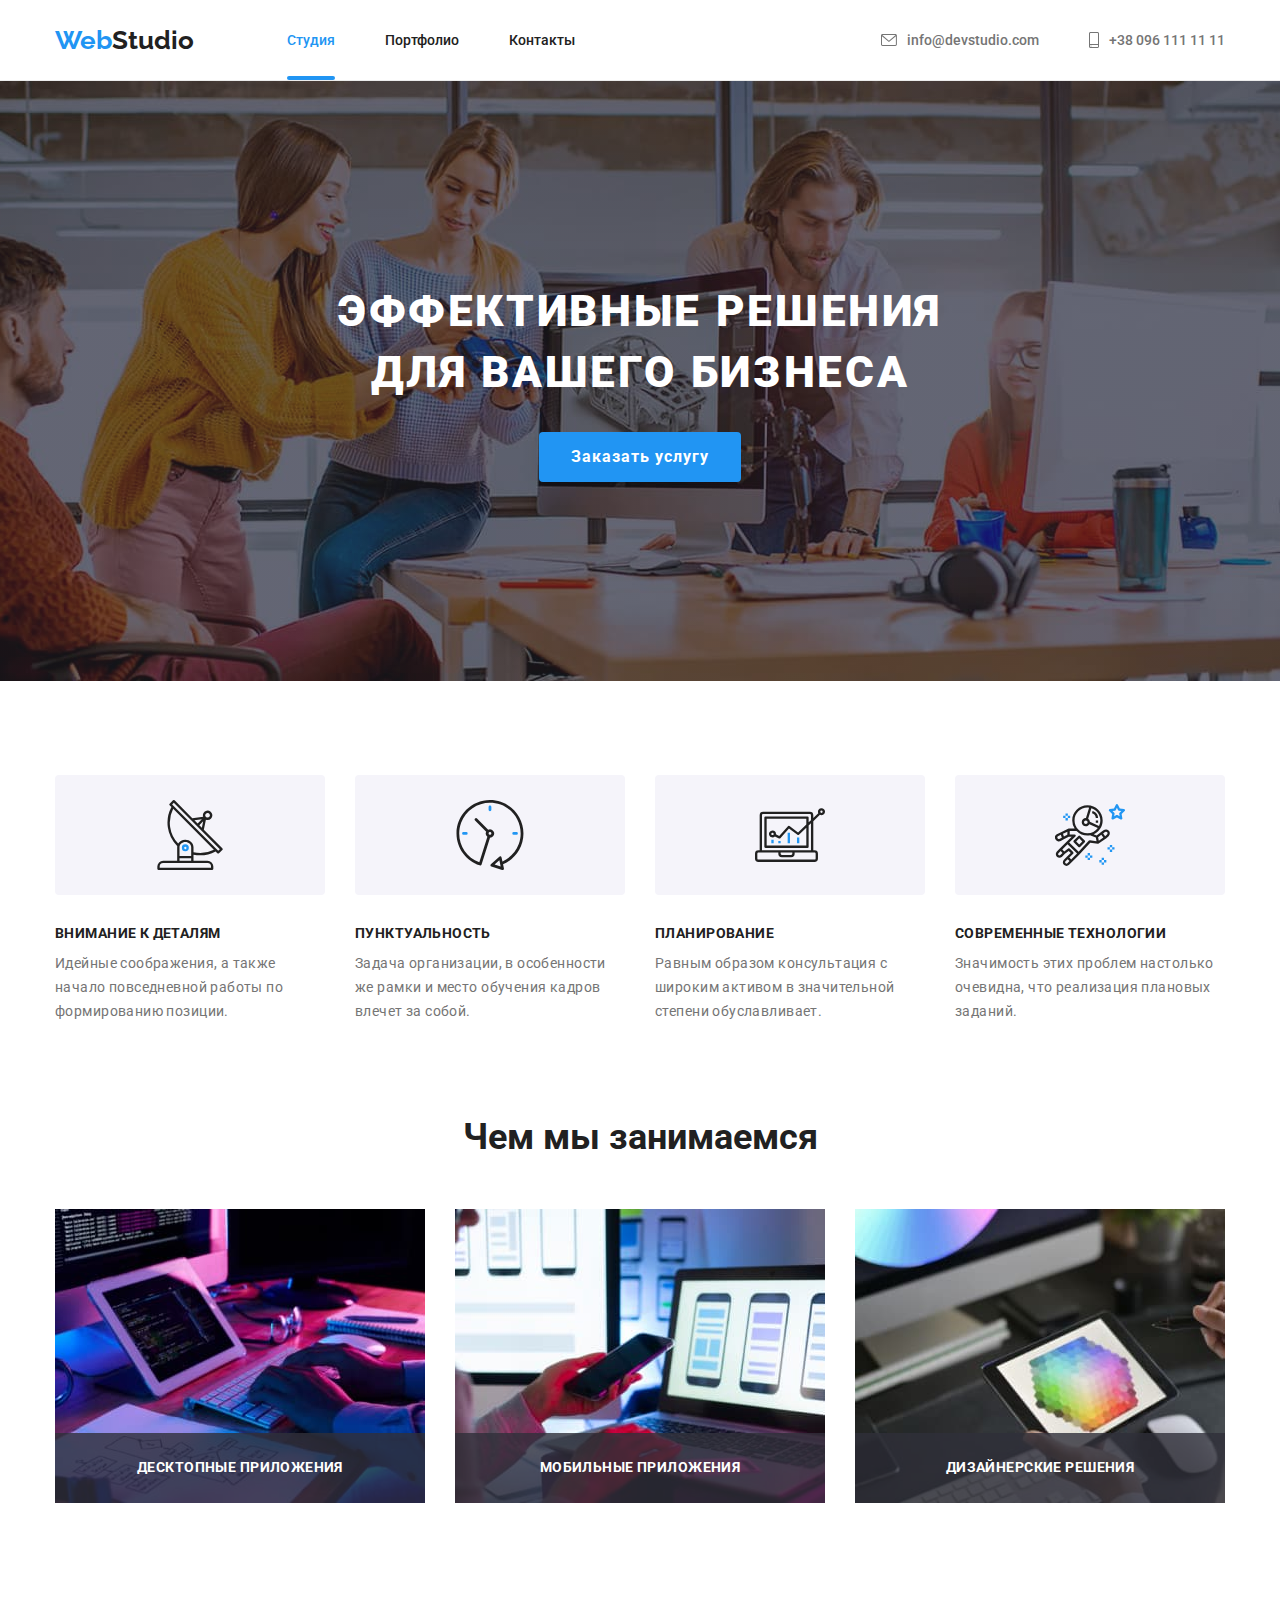
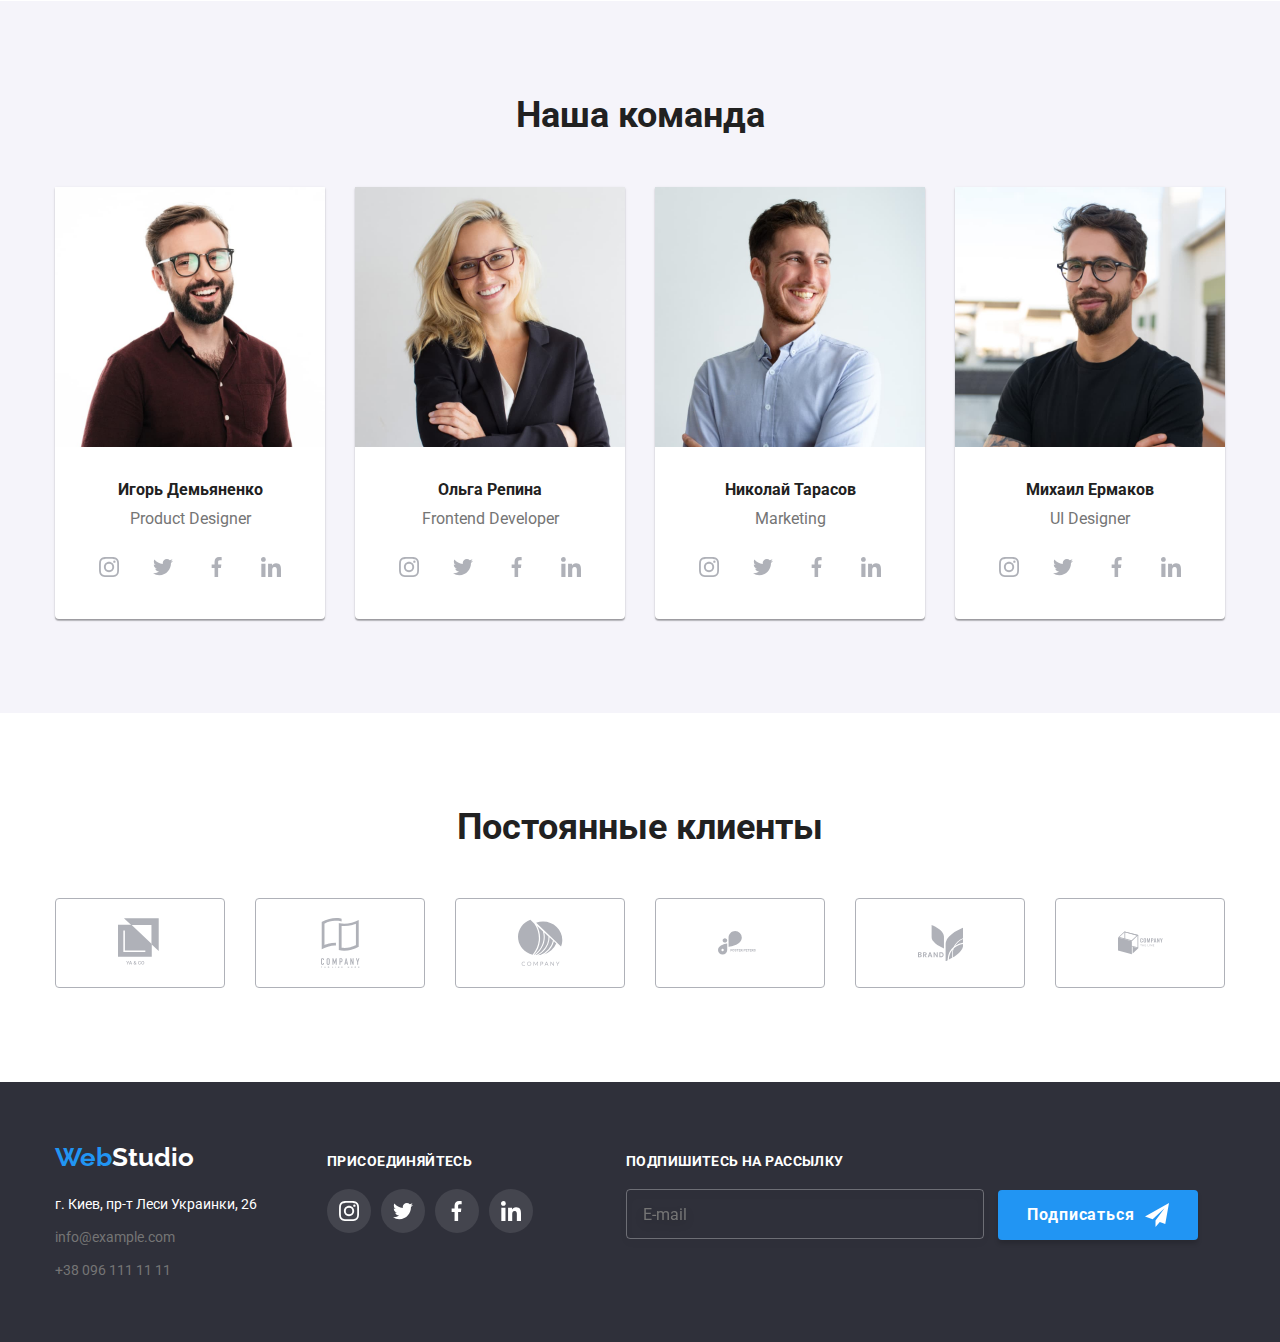
==== index.html @ 1f185177 "add file project" ====
<!DOCTYPE html>
<html lang="ru">
<head>
    <meta charset="UTF-8">
    <meta name="viewport" content="width=device-width, initial-scale=1.0">
    <link rel="preconnect" href="https://fonts.gstatic.com">
    <link href="https://fonts.googleapis.com/css2?family=Raleway:wght@700&family=Roboto:wght@400;500;700;900&display=swap" rel="stylesheet">
    <link rel="stylesheet" href="./css/modern-normalize.css">
    <link rel="stylesheet" href="./css/style.css">
    
    <title>WebStudio</title>
</head>
<body>
    <header class="header">
       <nav class="nav container">
           <a class="logo"><span>Web</span><span class="black">Studio</span></a>

           <ul class="nav-site">
            <li class="item"><a class="link current" href="">Студия</a></li>
            <li class="item"><a class="link " href="./portfolio.html">Портфолио</a></li>
            <li class="item"><a class="link" href="">Контакты</a></li>
           </ul>


             <ul class="auth-link">
             <li class="item"><a class="link" href="mailto:info@devstudio.com">
                 <svg class="icon-nav" width="16px" height="12px">
                     <use href="image/symbol-icons.svg#icon-envelope"></use>
                 </svg>
                     info@devstudio.com</a></li> 
             <li class="item"><a class="link" href="tel:+380961111111">
                <svg class="icon-nav" width="10px" height="16px">
                     <use href="image/symbol-icons.svg#icon-smartphone"></use>
                 </svg> 
                +38 096 111 11 11</a></li>
             </ul>        
       </nav>
    </header>
    <main>
        <section class="hero section">
            <div class="container hero-container">
                <h1 class="hero-title">Эффективные решения <br> для вашего бизнеса</h1>
                <button type="button" class="button primary" data-modal-open>Заказать услугу</button>

                <!-- Модальное окно-->
                <div class="backdrop is-hidden" data-modal>
                    <div class="modal">
                        <form action="" class="form-modal">
                            <span class="modal-title">Оставьте свои данные, мы вам перезвоним</span>
                            <div class="block-input">
                                <label for="name" class="input-name">
                                <span class="input-name">Имя</span> 
                                </label>
                                <input type="text" name="name" id="name" class="form-input">
                                <svg class="input-icons" width="18" height="18">
                                    <use href="./image/symbol-icons.svg#icon-person-black"></use>
                                </svg> 
                            </div>
                            
                            <div class="block-input">
                                <label for="tel">
                                <span class="input-name">Телефон</span> 
                                </label>
                                <input type="tel" name="tel" id="tel" class="form-input">
                                <svg class="input-icons" width="18" height="18">
                                    <use href="./image/symbol-icons.svg#icon-phone-black"></use>
                                </svg> 
                            </div>
                            
                            <div class="block-input">
                                <label for="mail">
                                <span class="input-name">Почта</span> 
                                </label>
                                <input type="email" name="mail" id="mail" class="form-input">
                                <svg class="input-icons" width="18" height="18">
                                    <use href="./image/symbol-icons.svg#icon-email-black"></use>
                                </svg>
                            </div>
                            
                            
                            <div class="block-input">
                                <label for="comment">
                                <span class="input-name">Комментарий</span> 
                                </label>
                                <textarea name="comment" id="comment" cols="30" rows="10" placeholder="Введите текст"></textarea> 
                            </div>
                            

                   
                            
                            <label for="agreement" class="agreement"><input type="checkbox" name="agreement" id="agreement" class="agreement-checkbox visually-hidden">
                            <span class="icon-checkbox"></span>
                            
                                Соглашаюсь с рассылкой и принимаю <a href="#" class="terms-agreement"> Условия договора</a></label>
                          
                            
                            <button type="submit" class="btn-form">
                                Отправить
                            </button>
                              
                        </form>

                        <button type="button" class="close" data-modal-close>
                            <svg width="11" height="11">
                                <use href="./image/symbol-icons.svg#icon-Vector"></use>
                            </svg>
                        </button> 
                    </div>
                </div> 

            </div>
        </section>
        
        <!-- наши преимущества-->
        <section class="section">
            <div class="container">
                <ul class="our-work-list">
                    <li class="item">
                        <div class="our-work-icon">
                            <svg class="work-icon">
                                <use href="./image/symbol-icons.svg#icon-antenna"></use>
                            </svg>
                        </div>
                        <h3 class="our-work-subtitle">Внимание к деталям</h3>
                        <p class="our-work-text">Идейные соображения, а также начало повседневной работы по формированию позиции.</li>
                    <li class="item">
                        <div class="our-work-icon">
                            <svg class="work-icon">
                                <use href="./image/symbol-icons.svg#icon-clock-1"></use>
                            </svg>
                        </div>
                        <h3 class="our-work-subtitle">Пунктуальность</h3>
                        <p class="our-work-text">Задача организации, в особенности же рамки и место обучения кадров влечет за собой.</li>
                    <li class="item">
                        <div class="our-work-icon">
                            <svg class="work-icon">
                                <use href="./image/symbol-icons.svg#icon-diagram-1"></use>
                            </svg>
                        </div>
                        <h3 class="our-work-subtitle">Планирование</h3>
                        <p class="our-work-text">Равным образом консультация с широким активом в значительной степени обуславливает.</li>
                    <li class="item">
                        <div class="our-work-icon">
                            <svg class="work-icon">
                                <use href="./image/symbol-icons.svg#icon-astronaut"></use>
                            </svg>
                        </div>
                        <h3 class="our-work-subtitle">Современные технологии</h3>
                        <p class="our-work-text">Значимость этих проблем настолько очевидна, что реализация плановых заданий.</p></li>
                </ul>
            </div>  
        </section>
        <!--Наши работы -->
        <section class="section">
            <div class="container work-exemple">
              <h2 class="section-title">Чем мы занимаемся</h2>        
                <ul class="our-work-exemple">
                <li class="img"><a href="#"><img src="./image/box1.jpg" alt="верстка">
                <div class="work-exemple-text"> 
                    <p>Десктопные приложения</p>
                </div>
                </a></li>
                <li class="img"><a href="#"><img src="./image/box2.jpg" alt="адаптация">
                <div class="work-exemple-text"> 
                    <p>Мобильные приложения</p>
                </div>
                </a></li>
                <li class="img"><a href="#"><img src="./image/box3.jpg" alt="дизайн">
                <div class="work-exemple-text"> 
                    <p>Дизайнерские решения</p>  
                </div>
                </a></li>
                </ul>  
            </div>
        </section>        
                
        <!-- Наша команда -->
        <section class="section team">
            <div class="container team-container">
                <h2 class="section-title team-title">Наша команда</h2>
                <ul class="team-items">
                    <li class="card">
                        <img src="./image/Демьяненко.jpg" alt="Игорь Демьяненко" width="270">
                        <div class="card-text">
                            <p class="name"><b>Игорь Демьяненко</b></p>
                            <p class="profession">Product Designer</p>
                            <ul class="icon-list">
                                <li class="icon-item">
                                    <a href="#" class="icon-link">
                                        <svg class="icon-social">
                                            <use href="./image/symbol-icons.svg#icon-instagram">

                                            </use>
                                        </svg>
                                    </a>
                                </li>
                                <li class="icon-item">
                                    <a href="#" class="icon-link">
                                        <svg class="icon-social">
                                            <use href="./image/symbol-icons.svg#icon-twitter">

                                            </use>
                                        </svg>
                                    </a>
                                </li>
                                <li class="icon-item">
                                    <a href="#" class="icon-link">
                                        <svg class="icon-social">
                                            <use href="./image/symbol-icons.svg#icon-facebook">

                                            </use>
                                        </svg>
                                    </a>
                                </li>
                                <li class="icon-item">
                                    <a href="#" class="icon-link">
                                        <svg class="icon-social">
                                            <use href="./image/symbol-icons.svg#icon-linkedin">
                                            </use>
                                        </svg>
                                    </a>
                                </li>
                            </ul>
                        </div>
                    </li>
                    <li class="card">
                        <img src="./image/Репина.jpg" alt="Ольга Репина" width="270">
                        <div class="card-text">
                            <p class="name"><b>Ольга Репина</b></p>
                            <p class="profession">Frontend Developer</p>
                            <ul class="icon-list">
                                <li class="icon-item">
                                    <a href="#" class="icon-link">
                                        <svg class="icon-social">
                                            <use href="./image/symbol-icons.svg#icon-instagram">

                                            </use>
                                        </svg>
                                    </a>
                                </li>
                                <li class="icon-item">
                                    <a href="#" class="icon-link">
                                        <svg class="icon-social">
                                            <use href="./image/symbol-icons.svg#icon-twitter">

                                            </use>
                                        </svg>
                                    </a>
                                </li>
                                <li class="icon-item">
                                    <a href="#" class="icon-link">
                                        <svg class="icon-social">
                                            <use href="./image/symbol-icons.svg#icon-facebook">

                                            </use>
                                        </svg>
                                    </a>
                                </li>
                                <li class="icon-item">
                                    <a href="#" class="icon-link">
                                        <svg class="icon-social">
                                            <use href="./image/symbol-icons.svg#icon-linkedin">
                                            </use>
                                        </svg>
                                    </a>
                                </li>
                            </ul> 
                        </div>
                    </li>
                    <li class="card">
                        <img src="./image/Тарасов.jpg" alt="Николай Тарасов" width="270">
                        <div class="card-text">
                            <p class="name"><b>Николай Тарасов</b></p>
                            <p class="profession">Marketing</p>
                            <ul class="icon-list">
                                <li class="icon-item">
                                    <a href="#" class="icon-link">
                                        <svg class="icon-social">
                                            <use href="./image/symbol-icons.svg#icon-instagram">

                                            </use>
                                        </svg>
                                    </a>
                                </li>
                                <li class="icon-item">
                                    <a href="#" class="icon-link">
                                        <svg class="icon-social">
                                            <use href="./image/symbol-icons.svg#icon-twitter">

                                            </use>
                                        </svg>
                                    </a>
                                </li>
                                <li class="icon-item">
                                    <a href="#" class="icon-link">
                                        <svg class="icon-social">
                                            <use href="./image/symbol-icons.svg#icon-facebook">

                                            </use>
                                        </svg>
                                    </a>
                                </li>
                                <li class="icon-item">
                                    <a href="#" class="icon-link">
                                        <svg class="icon-social">
                                            <use href="./image/symbol-icons.svg#icon-linkedin">
                                            </use>
                                        </svg>
                                    </a>
                                </li>
                            </ul>
                        </div> 
                        
                    </li>
                    <li class="card">
                        <img src="./image/Ермаков.jpg" alt="Михаил Ермаков" width="270">
                        <div class="card-text">
                            <p class="name"><b>Михаил Ермаков</b></p>
                            <p class="profession">UI Designer</p>
                            <ul class="icon-list">
                                <li class="icon-item">
                                    <a href="#" class="icon-link">
                                        <svg class="icon-social">
                                            <use href="./image/symbol-icons.svg#icon-instagram">

                                            </use>
                                        </svg>
                                    </a>
                                </li>
                                <li class="icon-item">
                                    <a href="#" class="icon-link">
                                        <svg class="icon-social">
                                            <use href="./image/symbol-icons.svg#icon-twitter">

                                            </use>
                                        </svg>
                                    </a>
                                </li>
                                <li class="icon-item">
                                    <a href="#" class="icon-link">
                                        <svg class="icon-social">
                                            <use href="./image/symbol-icons.svg#icon-facebook">

                                            </use>
                                        </svg>
                                    </a>
                                </li>
                                <li class="icon-item">
                                    <a href="#" class="icon-link">
                                        <svg class="icon-social">
                                            <use href="./image/symbol-icons.svg#icon-linkedin">
                                            </use>
                                        </svg>
                                    </a>
                                </li>
                            </ul>
                        </div>
                        
                    </li>
                </ul> 
            </div>
        </section>

        <!-- Постоянные клиенты-->
        <section class="section ">
            <div class="container container-client">
                <h2 class="section-title client-title">Постоянные клиенты</h2>
                <ul class="client-list">
                    <li class="client-item">
                        <a class="client-link" href="#">
                            <svg class="logo-icon" width="45px" height="50px">
                                <use href="./image/symbol-icons.svg#icon-logo-1"></use>
                            </svg>
                        </a>
                    </li>
                    <li class="client-item">
                        <a class="client-link" href="#">
                            <svg class="logo-icon"  width="45px" height="50px">
                                <use href="./image/symbol-icons.svg#icon-logo-2"></use>
                            </svg>
                        </a>
                    </li>
                    <li class="client-item">
                        <a class="client-link" href="#">
                            <svg class="logo-icon"  width="45px" height="50px">
                                <use href="./image/symbol-icons.svg#icon-logo-3"></use>
                            </svg>
                        </a>
                    </li>
                    <li class="client-item">
                        <a class="client-link" href="#">
                            <svg class="logo-icon" width="45px" height="50px">
                                <use href="./image/symbol-icons.svg#icon-logo-4"></use>
                            </svg>
                        </a>
                    </li>
                    <li class="client-item">
                        <a class="client-link" href="#">
                            <svg class="logo-icon" width="45px" height="50px">
                                <use href="./image/symbol-icons.svg#icon-logo-5"></use>
                            </svg>
                        </a>
                    </li>
                    <li class="client-item">
                        <a class="client-link" href="#">
                            <svg class="logo-icon" width="45px" height="50px">
                                <use href="./image/symbol-icons.svg#icon-logo-6"></use>
                            </svg>
                        </a>
                    </li>

                </ul>
                
            </div>
        </section>
    </main>

    <footer class="footer">
        <div class="container footer-container">
            <div class="footer-contact">
                <a class="logo"><span>Web</span><span class="white">Studio</span></a>
                <address>
                <ul class="contact">
                    <li><a class="address" href="#">г. Киев, пр-т Леси Украинки, 26</a></li>
                    <li><a class="contact-link" href="mailto:info@example.com">info@example.com</a></li>
                    <li><a class="contact-link" href="tel:+380961111111">+38 096 111 11 11</a></li>
                    </ul> 
                </address>    
            </div>
            <div class="footer-social">
                <b class="get-us">присоединяйтесь</b>
                <ul class="icon-list icon-footer">
                                <li class="icon-item">
                                    <a href="#" class="icon-link">
                                        <svg class="icon-social">
                                            <use href="./image/symbol-icons.svg#icon-instagram">

                                            </use>
                                        </svg>
                                    </a>
                                </li>
                                <li class="icon-item">
                                    <a href="#" class="icon-link">
                                        <svg class="icon-social">
                                            <use href="./image/symbol-icons.svg#icon-twitter">

                                            </use>
                                        </svg>
                                    </a>
                                </li>
                                <li class="icon-item">
                                    <a href="#" class="icon-link">
                                        <svg class="icon-social">
                                            <use href="./image/symbol-icons.svg#icon-facebook">

                                            </use>
                                        </svg>
                                    </a>
                                </li>
                                <li class="icon-item">
                                    <a href="#" class="icon-link">
                                        <svg class="icon-social">
                                            <use href="./image/symbol-icons.svg#icon-linkedin">
                                            </use>
                                        </svg>
                                    </a>
                                </li>
                            </ul>
            </div>
            <div class="footer-form">
                <b class="get-us">Подпишитесь на рассылку</b>
                <form action="">
                    <input type="email" name="mail" id="mail" placeholder="E-mail" class="footer-form-email">
                    <button type="submit" class="btn-form">
                        Подписаться
                        <svg width="24" height="24">
                            <use href="./image/symbol-icons.svg#icon-icon-send">
                        </svg>
                    </button>
                </form>
            </div>
        </div>
        
    </footer>
</body>

<!-- Ставим перед закрывающим тегом body -->
  <script src="./js/modal.js"></script>
</html>
---- css/style.css ----
:root {
    --primary-text-color: #757575;
    --title-color: #212121;
    --title-color-white: #ffffff;
    --accent-color: #2195f3;
    --address-color: (255, 255, 255, 0.6);
    --icons-color: #AFB1B8;
}



/* Цвета текста страниц
    цвет заголовков,  #212121 и #FFFFFF, 
    цвет дополнительного текста (p) #757575
    цвет в nav rgba (255, 255, 255, 0,6)

    Цвета подложки FFFFFF, 2F303A, F5F4FA

    Цвет кнопок*, ссылок и  #2196F3,
    #F5F4FA
*/
body {
    margin: 0;
    background-color: #ffffff;
    color: var(--primary-text-color);

    font-family: 'Raleway', sans-serif;
    font-family: 'Roboto', sans-serif;
}

ul {
    margin: 0px;
    padding: 0px;
}

ul > li {
    list-style: none;
}

a {
    text-decoration: none;
}

h1, h2, h3, p, a {
    margin: 0;
}

span {
    padding: 0;
}

button {
    margin: 0;
    padding: 0;
    border: none;
    font: inherit;
    color: inherit;
    background-color: transparent;
    
    cursor: pointer;
}

.visually-hidden {
  position: absolute;
  width: 1px;
  height: 1px;
  margin: -1px;
  border: 0;
  padding: 0;
  
  white-space: nowrap;
  clip-path: inset(100%);
  clip: rect(0 0 0 0);
  overflow: hidden;
}

.section {
    max-width: 100%;
    margin-left: auto;
    margin-right: auto;
}

.container {
    margin-left: auto;
    margin-right: auto;
    width: 1170px;
    padding-left: 15px;
    padding-right: 15px;
}

.section-title {
    color: var(--title-color);
    
    font-size: 36px;
    font-weight: 700;
    line-height: 1.16;
    text-align: center;
}

/* Навигация сайта*/
.header {
    border-bottom: 1px solid #ECECEC;
}

.nav {
    display: flex;
    align-items: center;
}

.logo {
    display: block;
    padding: 0;

    color: var(--accent-color);

    font-family: Raleway;
    font-style: normal;
    font-weight: 700;
    font-size: 26px;
}

.logo>.black {
    color: var(--title-color) ;
}

.nav-site {
    display: flex;
    align-items: center;
    margin-left: 93px;
}

.nav-site .item + .item, 
.auth-link .item + .item{
    margin-left: 50px;
}

.nav-site .link {
    display: block;
    padding-top: 32px;
    padding-bottom: 32px;
    color: var(--title-color);

    font-size: 14px;
    font-weight: 500;
    line-height: 1.17;
    text-decoration: none;

    transition: color 250ms cubic-bezier(0.4, 0, 0.2, 1);
}

.nav-site .current{
    color: var(--accent-color);
    position: relative;
}

.current::after {
    content: '';
    position: absolute;
    bottom: 0%;
    left: 0;
    width: 100%;
    height: 4px;
    background-color: var(--accent-color);
    border-radius: 2px;

}

.nav-site .link:hover,
.nav-site .link:focus {
    color: var(--accent-color);
}


.auth-link {
    margin-left: auto;
    display: flex;
    align-items: center;
}

.auth-link .item .link {
    display: flex;
    align-items: center;
}

.auth-link .link {

    color: var(--primary-text-color);

    font-style: normal;
    font-size: 14px;
    font-weight: 500;
    line-height: 1.17;
    text-decoration: none;

    transition: color 250ms cubic-bezier(0.4, 0, 0.2, 1);
}

.icon-nav {
    display: block;
    padding: 0;
    margin-right: 10px;
    fill: currentColor;
}

.auth-link .link:hover,
.auth-link .link:focus {
    color: var(--accent-color);
}

/* Главная часть, Герой*/

.hero {
    width: 100%;
    max-height: 600px;
    background-color: #2F303A;
    background-image: linear-gradient(to top, rgba(47, 48, 58, 0.4), rgba(47, 48, 58, 0.4)), url(../image/background.jpg);
    background-repeat: no-repeat;
    background-position: center;
    background-size: cover;
    

}

.hero-container {
    text-align: center;
    padding-top: 200px;
    padding-bottom: 200px;
}

.hero-title {
    display: block;
    
    color: var(--title-color-white);

    font-size: 44px;
    font-weight: 900;
    line-height: 1.37;
    text-transform: uppercase;
    letter-spacing: 0.06em;
}

.button.primary {
    display: inline-block;
    margin-top: 30px;
    padding: 10px 32px;
    border-radius: 4px;
    box-shadow: 0px 4px 4px rgba(0, 0, 0, 0.15);

    background-color: var(--accent-color);
    color: var(--title-color-white);

    font-weight: 700;
    font-size: 16px;
    line-height: 1.875;
    letter-spacing: 0.06em;
    text-align: center;
}

.backdrop {
    position: fixed;
    top: 0;
    left: 0;
    width: 100%;
    height: 100%;
    background-color:rgba(0, 0, 0, 0.2);
    z-index: 2;

    opacity: 1;
    transition: opacity 250ms cubic-bezier(0.4, 0, 0.2, 1);
}
.backdrop.is-hidden {
    opacity: 0;
    pointer-events: none;
}

/* Модальное окно */

.modal {
    position: absolute;
    top: 50%;
    left: 50%;
    transform: translate(-50%, -50%) scale(1.0);
    
    box-sizing: border-box;
    width: 528px;
    height: 581px;
    padding: 40px;
    background-color: var(--title-color-white);
    box-shadow: 0px 1px 3px rgba(0, 0, 0, 0.12),
    0px 1px 1px rgba(0, 0, 0, 0.14),
    0px 2px 1px rgba(0, 0, 0, 0.2);
    border-radius: 4px;

    transition: transform 250ms cubic-bezier(0.4, 0, 0.2, 1);
}

.backdrop.is-hidden .modal {
    transform: translate(-50%, -50%) scale(0.9);
}


.form-modal>.modal-title {
    display: inline-block;
    margin-bottom: 12px;

    font-weight: 700;
    font-size: 20px;
    line-height: 1.15;
    text-align: center;
    letter-spacing: 0.03em;
    color: var(--title-color);
}

.block-input {
    position: relative;
}

.input-name {
    display: block;
    margin-bottom: 4px;
    text-align: start;

    font-weight: normal;
    font-size: 12px;
    line-height: 1.16;
    letter-spacing: 0.01em;

}

.form-input {

    display: inline-block;
    width: 448px;
    height: 40px;
    margin-bottom: 10px;
    padding: 12px 42px;

    border: 1px solid rgba(33, 33, 33, 0.2);
    box-sizing: border-box;
    border-radius: 4px;
    outline: none;
    cursor: pointer;

    transition: border 250ms cubic-bezier(0.4, 0, 0.2, 1);
}

.input-icons {
    position: absolute;
    bottom: 21px;
    left: 12px;

    transition: fill 250ms cubic-bezier(0.4, 0, 0.2, 1);
}

.form-input:focus-within {
    border: 1px solid #2196F3;
    border-radius: 4px;
}

.form-input:focus-within+.input-icons {
    fill: var(--accent-color);
}

.form-modal textarea {
    width: 448px;
    height: 120px;
    resize: none;
    margin-bottom: 20px;
    padding: 12px 16px ;

    border: 1px solid rgba(33, 33, 33, 0.2);
    box-sizing: border-box;
    border-radius: 4px;
    outline: none;
    cursor: pointer;
}

.form-modal textarea::placeholder {
    font-weight: 400;
    font-size: 12px;
    line-height: 1.16;
    letter-spacing: 0.01em;
    color: rgba(117, 117, 117, 0.5);
}

.form-modal textarea:focus-within {
    border: 1px solid #2196F3;
    border-radius: 4px;
}

.agreement {
    display: flex;
    justify-content: center;
    align-items: center;
    margin-bottom: 30px;
    font-weight: 400;
    font-size: 14px;
    line-height: 1.71;
    letter-spacing: 0.03em;
    color: var(--primary-text-color);
}

.terms-agreement {
    text-decoration: underline;
    color: var(--accent-color);
}

.icon-checkbox {
    display: inline-block;
    width: 15px;
    height: 15px;
    margin-right: 7px;
    box-sizing: border-box;
    border: 2px solid #212121;
    border-radius: 2px;

    transition-duration: 250ms;
    transition-timing-function: cubic-bezier(0.4, 0, 0.2, 1);
}

.agreement-checkbox:checked + .icon-checkbox {
    border-color: var(--accent-color);
    background-color: var(--accent-color);
    background-image: url(../image/icon\ check.svg);
    background-size: contain;
    background-position: center;
    background-origin: border-box;
}


.close {
    position: absolute;
    top: 8px;
    right: 8px;
    display: flex;
    justify-content: center;
    align-items: center;
    width: 30px;
    height: 30px;
    border: 1px solid rgba(0, 0, 0, 0.1);
    border-radius: 50%;
    color: var(--title-color-white);
}

.close:hover, .close:focus {
    fill: #2196F3;
}

/* Наши преимущества*/

.our-work-list {
    display: flex;
    padding-top: 94px;
}

.our-work-list .item {
    display: inline-block;
    max-width: 270px;
}

.our-work-list .item + .item {
    margin-left: 30px;
}

.our-work-icon{
    display: flex;
    justify-content: center;
    align-items: center;
    width: 270px;
    height: 120px;
    margin-bottom: 30px;
    background-color: #F5F4FA;
    border-radius: 4px;
}

.work-icon {
    width: 70px;
    height: 70px;

}


.our-work-subtitle {
    color: var(--title-color);
    
    font-size: 14px;
    font-weight: 700;
    line-height: 16px;
    letter-spacing: 0.03em;
    text-transform: uppercase;
}

.our-work-text {
    padding-top: 10px;

    font-size: 14px;
    font-weight: 400;
    line-height: 24px;
    letter-spacing: 0.03em;
}

/* Наши работы*/
.container.work-exemple {
    padding-top: 94px;
    padding-bottom: 94px;
}

.our-work-exemple {
    display: flex;
    justify-content: space-between;
    margin-top: 50px;
}

.our-work-exemple>.img:not(:last-child) {
    padding-right: 30px;
}

.img {
    display: block;
    padding: 0;
    z-index: 1;
}

.img>a {
    position: relative;
    display: inline-block;
    width: 370px;
    height: 294px;
    
}

.work-exemple-text {
    position: absolute;
    bottom: 0;
    left: 0;

    display: flex;
    justify-content: center;
    align-items: center;
    width: 100%;
    height: 70px;
    background-color: rgba(47, 48, 58, 0.8);
}

.work-exemple-text>p {
    font-style: normal;
    font-weight: 700;
    font-size: 14px;
    line-height: 1.14;
    letter-spacing: 0.03em;
    text-transform: uppercase;

    color: #FFFFFF;
}


/* Наша команда*/

.team{
    background-color: #F5F4FA;
}

.team-container {
    padding-top: 94px;
    padding-bottom: 94px;
}

.team-title{
    margin-bottom: 50px;
}


.team-items {
    display: flex;
}

.team-items>.card {
    width: 270px;
    margin-right: 30px;
    background: #FFFFFF;

    box-shadow: 0px 1px 3px rgba(0, 0, 0, 0.12),
    0px 1px 1px rgba(0, 0, 0, 0.14),
    0px 2px 1px rgba(0, 0, 0, 0.2);
    border-radius: 0px 0px 4px 4px;
}

.team-items>.card:last-child {
    margin-right: 0px;
}

.card-text {
    padding-top: 30px;
    padding-bottom: 30px;
    text-align: center;

}

.team-items .name {
    margin-bottom: 10px;

    color: var(--title-color);

    font-size: 16px;
    font-weight: 500;
    line-height: 1.18;
}

.team-items .profession {
    font-size: 16px;
    font-weight: 400;
    line-height: 1.18;
}

/* Иконки соц. сайтов */
.icon-list {
    display: flex;
    justify-content: center;
    margin-top: 16px;
}

.icon-item {
    display: flex;
}

.icon-item:not(:last-child) {
    margin-right: 10px;
}

.icon-link {
    display: flex;
    justify-content: center;
    align-items: center;
    width: 44px;
    height: 44px;
    border-radius: 50%;
    color: var(--icons-color);

    transition: color 250ms cubic-bezier(0.4, 0, 0.2, 1),
    background-color 250ms cubic-bezier(0.4, 0, 0.2, 1);
}

.icon-link .icon-social {
    width: 20px;
    height: 20px;
    fill: currentColor;
}

.icon-link:hover,
.icon-link:focus {
    background-color: var(--accent-color);
    color: var(--title-color-white);
}

/* Постоянные клиенты */
.container-client {
    padding-top: 94px;
    padding-bottom: 94px;
}

.client-list {
    display: flex;
    margin-top: 50px;
}

.client-item {
    width: 170px;
}

.client-item:not(:last-child) {
    margin-right: 30px;
}

.client-link {
    display: flex;
    justify-content: center;
    align-items: center;
    max-width: 100%;
    height: 90px;
    border: 1px solid var(--icons-color);
    box-sizing: border-box;
    border-radius: 4px;
    color: var(--icons-color);

    transition: color 250ms cubic-bezier(0.4, 0, 0.2, 1),
    background-color 250ms cubic-bezier(0.4, 0, 0.2, 1);
}

.logo-icon {
    fill: currentColor;
}

.client-link:hover,
.client-link:focus {
    border-color: var(--accent-color);
    color: var(--accent-color);
}

/* Подвал */

.footer {
    background-color: #2F303A;
}

.footer-container {
    display: flex;
    align-items: baseline;
    padding-top: 60px;
    padding-bottom: 60px;
}

.footer-contact {
    margin-right: 70px;
}

.footer-contact .logo {
    margin-bottom: 20px;
}

.logo>.white {
    color: var(--title-color-white);
}

.contact li + li {
    margin-top: 9px;
}

.contact a {
    font-style: normal;
    font-size: 14px;
    font-weight: 400;
    line-height: 24px;
    text-decoration: none;
}

.contact .address {
    color: var(--title-color-white);
}

.contact .contact-link {
    color: var(--address-color);

}
.footer-social {
    margin-right: 93px;
}

.get-us {
    display: block;
    margin-bottom: 20px;
    font-style: normal;
    font-weight: bold;
    font-size: 14px;
    line-height: 1.15;
    letter-spacing: 0.03em;
    text-transform: uppercase;
    color: #FFFFFF;
}

.icon-footer .icon-link{
    display: flex;
    justify-content: center;
    align-items: center;
    width: 44px;
    height: 44px;
    border-radius: 50%;
    background-color: rgba(255, 255, 255, 0.1);
    color: var(--title-color-white);
}

.footer-form-email{
    width: 358px;
    height: 50px;
    padding: 15px 16px;

    border: 1px solid rgba(255, 255, 255, 0.3);
    box-sizing: border-box;
    filter: drop-shadow(0px 4px 4px rgba(0, 0, 0, 0.15));
    border-radius: 4px;
    outline: none;
    background-color: transparent;
    color: var(--title-color-white);
}


.btn-form {
    display: inline-flex;
    justify-content: center;
    align-items: center;
    width: 200px;
    margin-left: 10px;
    padding-top: 10px;
    padding-bottom: 10px;
   
    font-weight: 700;
    font-size: 16px;
    line-height: 1.875;
    letter-spacing: 0.06em;
    color: var(--title-color-white);

    background-color: var(--accent-color);
    box-shadow: 0px 4px 4px rgba(0, 0, 0, 0.15);
    border-radius: 4px;

    transition: background-color 250ms cubic-bezier(0.4, 0, 0.2, 1),
}

.btn-form>svg {
    margin-left: 10px;
    fill: currentColor;
}

.btn-form:hover, .btn-form:focus {
    background-color: #188CE8;
}

/* ----------Страница - ПОРТФОЛИО -------------------------------------------------------*/
.container-projects {
    padding-top: 94px;
    padding-bottom: 94px;
}



/* Радиокнопки, выбор категории работ*/
.container-btn {
    display: flex;
    justify-content: center;
    margin-bottom: 50px;
}

.container-btn .btn-figure+.btn-figure {
    margin-left: 8px;
}


.btn {
    border-radius: 4px;
    padding: 6px 22px;
    min-width: 73px;

    background-color: #F5F4FA;
    color: var(--title-color);

    font-weight: 500;
    font-size: 16px;
    line-height: 1.625;
    text-align: center;

   transition: color 250ms cubic-bezier(0.4, 0, 0.2, 1),
   background-color 250ms cubic-bezier(0.4, 0, 0.2, 1),
   box-shadow 250ms cubic-bezier(0.4, 0, 0.2, 1);
}

.btn:focus,
.btn:hover {
    background-color: var(--accent-color);
    color: var(--title-color-white);
    box-shadow: 0px 3px 1px rgba(0, 0, 0, 0.1),
    0px 1px 2px rgba(0, 0, 0, 0.08),
    0px 2px 2px rgba(0, 0, 0, 0.12);
}

/* Проекты*/
.projects-list {
    display: flex;
    flex-wrap: wrap;
    margin: -15px;
}

.projects-list>.item {
    width: 370px;
    margin: 15px;
}

.projects-list .item:nth-child(3n) {
    margin-right: 0px;
}

.projects-list .item:nth-last-child(-n+3) {
    margin-bottom: 0px;
}

.projects-list a {
    display: block;
    position: relative;

    transition: box-shadow 250ms cubic-bezier(0.4, 0, 0.2, 1);
}

.img-content {
    display: block;
}

.thumb {
    position: relative;
    width: 370px;
    height: 294px;
    overflow: hidden;
}

.overlay {
    position: absolute;
    top: 0;
    left: 0;
    width: 100%;
    height: 100%;
    background-color: rgba(33, 150, 243, 0.9);
    
    transform: translateY(100%);
    transition: transform 250ms cubic-bezier(0.4, 0, 0.2, 1);
}

.overlay .description-work {
    padding: 63px 24px;
    font-weight: 400;
    font-size: 18px;
    line-height: 1.55;
    letter-spacing: 0.03em;
    color: var(--title-color-white);
}

.projects-list a:hover,
.projects-list a:focus,
.projects-list a:hover .overlay,
.projects-list a:focus .overlay
 {
    box-shadow: 0px 1px 1px rgba(0, 0, 0, 0.12),
    0px 4px 4px rgba(0, 0, 0, 0.06),
    1px 4px 6px rgba(0, 0, 0, 0.16);
    transform: translateY(0);
}


.list-content {
    padding-top: 20px;
    padding-bottom: 20px;
    padding-left: 24px;
    padding-right: 24px;

    border-right-width: 1px;
    border-right-style: solid;
    border-right-color: #eeeeee;

    border-bottom-width: 1px;
    border-bottom-style: solid;
    border-bottom-color: #eeeeee;

    border-left-width: 1px;
    border-left-style: solid;
    border-left-color: #eeeeee;

}

.our-projects-title {
    color: var(--title-color);

    font-size: 18px;
    font-weight: 700;
    line-height: 2;

}
.our-projects-cat {
    margin-top: 4px;

    color: var(--primary-text-color);

    font-size: 16px;
    font-weight: 400;
    line-height: 1.87;
}


/* Иконки соц. сайтов */
.icon-list {
    display: flex;
    justify-content: center ;
    margin-top: 16px;
}

.icon-item {
    display: flex;
}

.icon-item:not(:last-child) {
    margin-right: 10px;
}

.icon-link {
    display: flex;
    justify-content: center;
    align-items: center;
    width: 44px;
    height: 44px;
    border-radius: 50%;
    color: var(--icons-color);

    transition: color 250ms cubic-bezier(0.4, 0, 0.2, 1),
    background-color 250ms cubic-bezier(0.4, 0, 0.2, 1);
}

.icon-link .icon-social {
    width: 20px;
    height: 20px;
    fill: currentColor;
}

.icon-link:hover,
.icon-link:focus {
    background-color: var(--accent-color);
    color: var(--title-color-white);
}
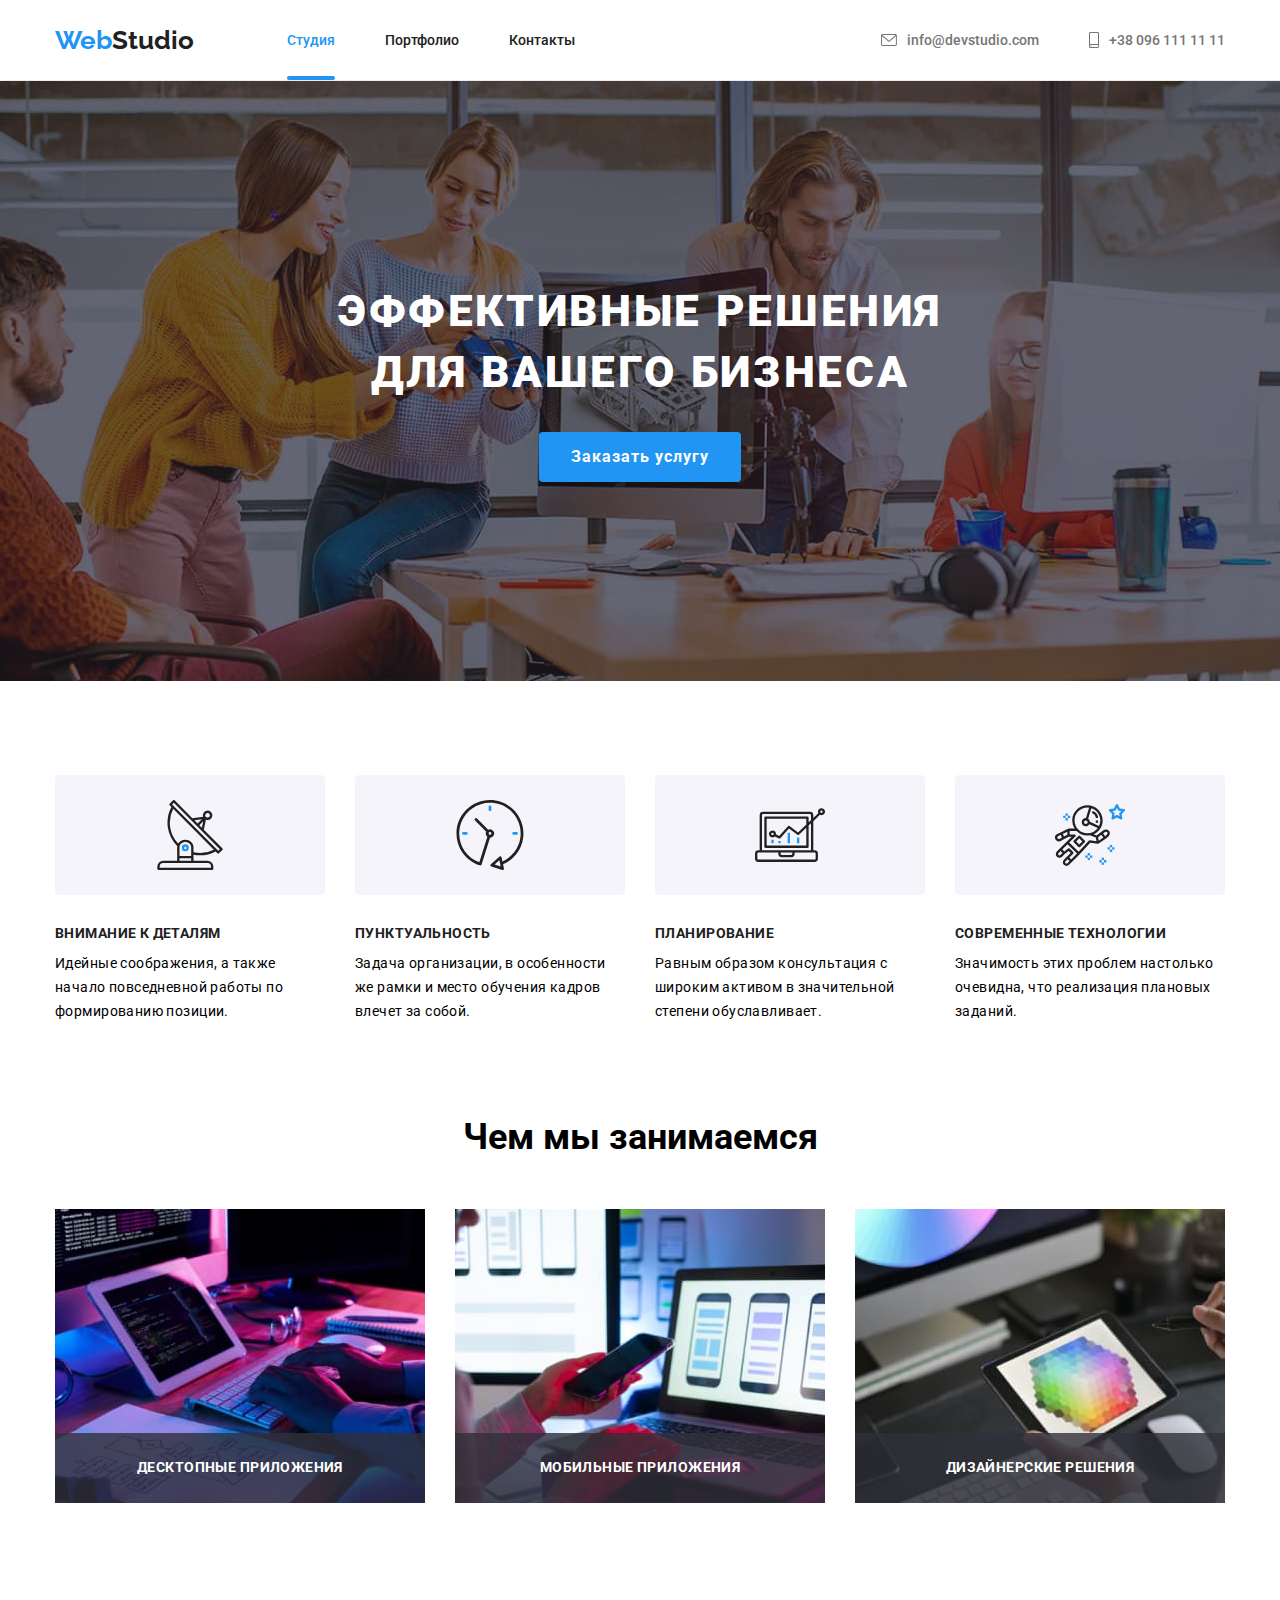
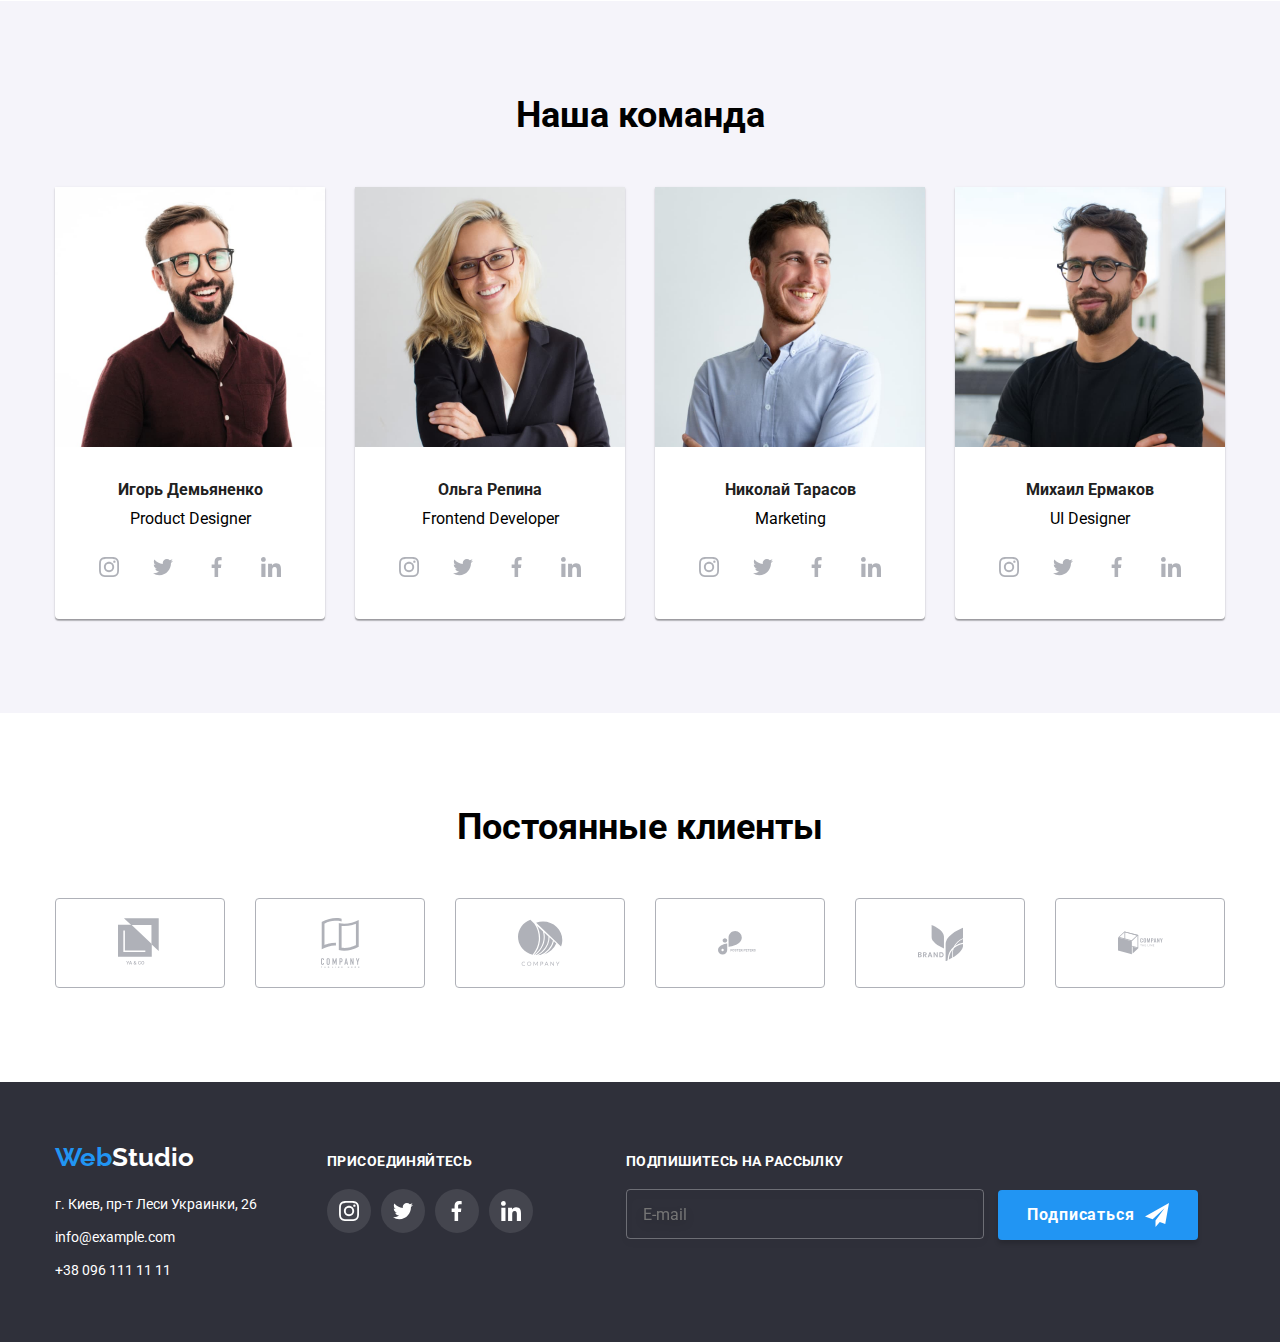
==== commit e2b40d1a: "add_sass_change" ====
--- a/index.html
+++ b/index.html
@@ -5,8 +5,8 @@
     <meta name="viewport" content="width=device-width, initial-scale=1.0">
     <link rel="preconnect" href="https://fonts.gstatic.com">
     <link href="https://fonts.googleapis.com/css2?family=Raleway:wght@700&family=Roboto:wght@400;500;700;900&display=swap" rel="stylesheet">
-    <link rel="stylesheet" href="./css/modern-normalize.css">
-    <link rel="stylesheet" href="./css/style.css">
+    <!-- <link rel="stylesheet" href="./css/modern-normalize.css"> -->
+    <link rel="stylesheet" href="./css/main.min.css">
     
     <title>WebStudio</title>
 </head>
@@ -41,73 +41,6 @@
             <div class="container hero-container">
                 <h1 class="hero-title">Эффективные решения <br> для вашего бизнеса</h1>
                 <button type="button" class="button primary" data-modal-open>Заказать услугу</button>
-
-                <!-- Модальное окно-->
-                <div class="backdrop is-hidden" data-modal>
-                    <div class="modal">
-                        <form action="" class="form-modal">
-                            <span class="modal-title">Оставьте свои данные, мы вам перезвоним</span>
-                            <div class="block-input">
-                                <label for="name" class="input-name">
-                                <span class="input-name">Имя</span> 
-                                </label>
-                                <input type="text" name="name" id="name" class="form-input">
-                                <svg class="input-icons" width="18" height="18">
-                                    <use href="./image/symbol-icons.svg#icon-person-black"></use>
-                                </svg> 
-                            </div>
-                            
-                            <div class="block-input">
-                                <label for="tel">
-                                <span class="input-name">Телефон</span> 
-                                </label>
-                                <input type="tel" name="tel" id="tel" class="form-input">
-                                <svg class="input-icons" width="18" height="18">
-                                    <use href="./image/symbol-icons.svg#icon-phone-black"></use>
-                                </svg> 
-                            </div>
-                            
-                            <div class="block-input">
-                                <label for="mail">
-                                <span class="input-name">Почта</span> 
-                                </label>
-                                <input type="email" name="mail" id="mail" class="form-input">
-                                <svg class="input-icons" width="18" height="18">
-                                    <use href="./image/symbol-icons.svg#icon-email-black"></use>
-                                </svg>
-                            </div>
-                            
-                            
-                            <div class="block-input">
-                                <label for="comment">
-                                <span class="input-name">Комментарий</span> 
-                                </label>
-                                <textarea name="comment" id="comment" cols="30" rows="10" placeholder="Введите текст"></textarea> 
-                            </div>
-                            
-
-                   
-                            
-                            <label for="agreement" class="agreement"><input type="checkbox" name="agreement" id="agreement" class="agreement-checkbox visually-hidden">
-                            <span class="icon-checkbox"></span>
-                            
-                                Соглашаюсь с рассылкой и принимаю <a href="#" class="terms-agreement"> Условия договора</a></label>
-                          
-                            
-                            <button type="submit" class="btn-form">
-                                Отправить
-                            </button>
-                              
-                        </form>
-
-                        <button type="button" class="close" data-modal-close>
-                            <svg width="11" height="11">
-                                <use href="./image/symbol-icons.svg#icon-Vector"></use>
-                            </svg>
-                        </button> 
-                    </div>
-                </div> 
-
             </div>
         </section>
         
@@ -479,9 +412,75 @@
                     </button>
                 </form>
             </div>
-        </div>
-        
+        </div> 
     </footer>
+
+     <!-- Модальное окно-->
+                <div class="backdrop is-hidden" data-modal>
+                    <div class="modal">
+                        <form action="" class="form-modal">
+                            <span class="modal-title">Оставьте свои данные, мы вам перезвоним</span>
+                            <div class="block-input">
+                                <label for="name" class="input-name">
+                                <span class="input-name">Имя</span> 
+                                </label>
+                                <input type="text" name="name" id="name" class="form-input">
+                                <svg class="input-icons" width="18" height="18">
+                                    <use href="./image/symbol-icons.svg#icon-person-black"></use>
+                                </svg> 
+                            </div>
+                            
+                            <div class="block-input">
+                                <label for="tel">
+                                <span class="input-name">Телефон</span> 
+                                </label>
+                                <input type="tel" name="tel" id="tel" class="form-input">
+                                <svg class="input-icons" width="18" height="18">
+                                    <use href="./image/symbol-icons.svg#icon-phone-black"></use>
+                                </svg> 
+                            </div>
+                            
+                            <div class="block-input">
+                                <label for="mail">
+                                <span class="input-name">Почта</span> 
+                                </label>
+                                <input type="email" name="mail" id="mail" class="form-input">
+                                <svg class="input-icons" width="18" height="18">
+                                    <use href="./image/symbol-icons.svg#icon-email-black"></use>
+                                </svg>
+                            </div>
+                            
+                            
+                            <div class="block-input">
+                                <label for="comment">
+                                <span class="input-name">Комментарий</span> 
+                                </label>
+                                <textarea name="comment" id="comment" cols="30" rows="10" placeholder="Введите текст"></textarea> 
+                            </div>
+                            
+
+                   
+                            
+                            <label for="agreement" class="agreement"><input type="checkbox" name="agreement" id="agreement" class="agreement-checkbox visually-hidden">
+                            <span class="icon-checkbox"></span>
+                            
+                                Соглашаюсь с рассылкой и принимаю <a href="#" class="terms-agreement"> Условия договора</a></label>
+                          
+                            
+                            <button type="submit" class="btn-form">
+                                Отправить
+                            </button>
+                              
+                        </form>
+
+                        <button type="button" class="close" data-modal-close>
+                            <svg width="11" height="11">
+                                <use href="./image/symbol-icons.svg#icon-Vector"></use>
+                            </svg>
+                        </button> 
+                    </div>
+                </div> 
+
 </body>
 
 <!-- Ставим перед закрывающим тегом body -->
--- a/css/main.min.css
+++ b/css/main.min.css
@@ -0,0 +1,7 @@
+/*! modern-normalize v1.0.0 | MIT License | https://github.com/sindresorhus/modern-normalize */​ ​ ​ *,*::before,*::after{box-sizing:border-box}​ ​:root{-moz-tab-size:4;tab-size:4}​ ​ html{line-height:1.15;-webkit-text-size-adjust:100%}​ ​ ​ body{margin:0}​ ​ body{font-family:system-ui,-apple-system,"Segoe UI",Roboto,Helvetica,Arial,sans-serif,"Apple Color Emoji","Segoe UI Emoji"}​ ​ ​ hr{height:0;color:inherit}​ ​ ​ abbr[title]{text-decoration:underline dotted}​ ​ b,strong{font-weight:bolder}​ ​ code,kbd,samp,pre{font-family:ui-monospace,+ SFMono-Regular,+ Consolas,+ 'Liberation Mono',+ Menlo,+ monospace;font-size:1em}​ ​ small{font-size:80%}​ ​ sub,sup{font-size:75%;line-height:0;position:relative;vertical-align:baseline}​ sub{bottom:-0.25em}​ sup{top:-0.5em}​ ​ ​ table{text-indent:0;border-color:inherit}​ ​ ​ button,input,optgroup,select,textarea{font-family:inherit;font-size:100%;line-height:1.15;margin:0}​ ​ button,select{text-transform:none}​ ​ button,[type='button'],[type='reset'],[type='submit']{-webkit-appearance:button}​ ​::-moz-focus-inner{border-style:none;padding:0}​ ​:-moz-focusring{outline:1px dotted ButtonText}​ ​:-moz-ui-invalid{box-shadow:none}​ ​ legend{padding:0}​ ​ progress{vertical-align:baseline}​ ​::-webkit-inner-spin-button,::-webkit-outer-spin-button{height:auto}​ ​ [type='search']{-webkit-appearance:textfield;outline-offset:-2px}​ ​::-webkit-search-decoration{-webkit-appearance:none}​ ​::-webkit-file-upload-button{-webkit-appearance:button;font:inherit}​ ​ ​ summary{display:list-item}body{margin:0;background-color:#ffffff;color:var(--primary-text-color);font-family:'Raleway', sans-serif;font-family:'Roboto', sans-serif}ul{margin:0px;padding:0px}ul>li{list-style:none}a{text-decoration:none}h1,h2,h3,p,a{margin:0}span{padding:0}button{margin:0;padding:0;border:none;font:inherit;color:inherit;background-color:transparent;cursor:pointer}.visually-hidden{position:absolute;width:1px;height:1px;margin:-1px;border:0;padding:0;white-space:nowrap;clip-path:inset(100%);clip:rect(0 0 0 0);overflow:hidden}.section{max-width:100%;margin-left:auto;margin-right:auto}.section-title{color:var(--title-color);font-size:36px;font-weight:700;line-height:1.16;text-align:center}.container{margin-left:auto;margin-right:auto;width:1170px;padding-left:15px;padding-right:15px}.header{border-bottom:1px solid #ECECEC}.nav{display:flex;align-items:center}.logo{display:block;padding:0;color:#2195f3;font-family:Raleway;font-style:normal;font-weight:700;font-size:26px}.logo>.black{color:#212121}.nav-site{display:flex;align-items:center;margin-left:93px}.nav-site .item+.item,.auth-link .item+.item{margin-left:50px}.nav-site .link{display:block;padding-top:32px;padding-bottom:32px;color:#212121;font-size:14px;font-weight:500;line-height:1.17;text-decoration:none;transition:color 250ms cubic-bezier(0.4, 0, 0.2, 1)}.nav-site .current{color:#2195f3;position:relative}.current::after{content:'';position:absolute;bottom:0%;left:0;width:100%;height:4px;background-color:#2195f3;border-radius:2px}.nav-site .link:hover,.nav-site .link:focus{color:#2195f3}.auth-link{margin-left:auto;display:flex;align-items:center}.auth-link .item .link{display:flex;align-items:center}.auth-link .link{color:#757575;font-style:normal;font-size:14px;font-weight:500;line-height:1.17;text-decoration:none;transition:color 250ms cubic-bezier(0.4, 0, 0.2, 1)}.icon-nav{display:block;padding:0;margin-right:10px;fill:currentColor}.auth-link .link:hover,.auth-link .link:focus{color:#2195f3}.our-work-list{display:flex;padding-top:94px}.our-work-list .item{display:inline-block;max-width:270px}.our-work-list .item+.item{margin-left:30px}.our-work-icon{display:flex;justify-content:center;align-items:center;width:270px;height:120px;margin-bottom:30px;background-color:#F5F4FA;border-radius:4px}.work-icon{width:70px;height:70px}.our-work-subtitle{color:#212121;font-size:14px;font-weight:700;line-height:16px;letter-spacing:0.03em;text-transform:uppercase}.our-work-text{padding-top:10px;font-size:14px;font-weight:400;line-height:24px;letter-spacing:0.03em}.hero{width:100%;max-height:600px;background-color:#2F303A;background-image:linear-gradient(to top, rgba(47,48,58,0.4), rgba(47,48,58,0.4)),url(../image/background.jpg);background-repeat:no-repeat;background-position:center;background-size:cover}.hero-container{text-align:center;padding-top:200px;padding-bottom:200px}.hero-title{display:block;color:#fff;font-size:44px;font-weight:900;line-height:1.37;text-transform:uppercase;letter-spacing:0.06em}.button.primary{display:inline-block;margin-top:30px;padding:10px 32px;border-radius:4px;box-shadow:0px 4px 4px rgba(0,0,0,0.15);background-color:#2195f3;color:#fff;font-weight:700;font-size:16px;line-height:1.875;letter-spacing:0.06em;text-align:center}.container.work-exemple{padding-top:94px;padding-bottom:94px}.our-work-exemple{display:flex;justify-content:space-between;margin-top:50px}.our-work-exemple>.img:not(:last-child){padding-right:30px}.img{display:block;padding:0;z-index:1}.img>a{position:relative;display:inline-block;width:370px;height:294px}.work-exemple-text{position:absolute;bottom:0;left:0;display:flex;justify-content:center;align-items:center;width:100%;height:70px;background-color:rgba(47,48,58,0.8)}.work-exemple-text>p{font-style:normal;font-weight:700;font-size:14px;line-height:1.14;letter-spacing:0.03em;text-transform:uppercase;color:#FFFFFF}.team{background-color:#F5F4FA}.team-container{padding-top:94px;padding-bottom:94px}.team-title{margin-bottom:50px}.team-items{display:flex}.team-items>.card{width:270px;margin-right:30px;background:#FFFFFF;box-shadow:0px 1px 3px rgba(0,0,0,0.12),0px 1px 1px rgba(0,0,0,0.14),0px 2px 1px rgba(0,0,0,0.2);border-radius:0px 0px 4px 4px}.team-items>.card:last-child{margin-right:0px}.card-text{padding-top:30px;padding-bottom:30px;text-align:center}.team-items .name{margin-bottom:10px;color:#212121;font-size:16px;font-weight:500;line-height:1.18}.team-items .profession{font-size:16px;font-weight:400;line-height:1.18}.icon-list{display:flex;justify-content:center;margin-top:16px}.icon-item{display:flex}.icon-item:not(:last-child){margin-right:10px}.icon-link{display:flex;justify-content:center;align-items:center;width:44px;height:44px;border-radius:50%;color:#AFB1B8;transition:color 250ms cubic-bezier(0.4, 0, 0.2, 1),background-color 250ms cubic-bezier(0.4, 0, 0.2, 1)}.icon-link .icon-social{width:20px;height:20px;fill:currentColor}.icon-link:hover,.icon-link:focus{background-color:#2195f3;color:#fff}.container-client{padding-top:94px;padding-bottom:94px}.client-list{display:flex;margin-top:50px}.client-item{width:170px}.client-item:not(:last-child){margin-right:30px}.client-link{display:flex;justify-content:center;align-items:center;max-width:100%;height:90px;border:1px solid #AFB1B8;box-sizing:border-box;border-radius:4px;color:#AFB1B8;transition:color 250ms cubic-bezier(0.4, 0, 0.2, 1),background-color 250ms cubic-bezier(0.4, 0, 0.2, 1)}.logo-icon{fill:currentColor}.client-link:hover,.client-link:focus{border-color:#2195f3;color:#2195f3}.footer{background-color:#2F303A}.footer-container{display:flex;align-items:baseline;padding-top:60px;padding-bottom:60px}.footer-contact{margin-right:70px}.footer-contact .logo{margin-bottom:20px}.logo>.white{color:#fff}.contact li+li{margin-top:9px}.contact a{font-style:normal;font-size:14px;font-weight:400;line-height:24px;text-decoration:none;color:#fff}.footer-social{margin-right:93px}.get-us{display:block;margin-bottom:20px;font-style:normal;font-weight:bold;font-size:14px;line-height:1.15;letter-spacing:0.03em;text-transform:uppercase;color:#fff}.icon-footer .icon-link{display:flex;justify-content:center;align-items:center;width:44px;height:44px;border-radius:50%;background-color:rgba(255,255,255,0.1);color:#fff}.footer-form-email{width:358px;height:50px;padding:15px 16px;border:1px solid rgba(255,255,255,0.3);box-sizing:border-box;filter:drop-shadow(0px 4px 4px rgba(0,0,0,0.15));border-radius:4px;outline:none;background-color:transparent;color:#fff}.btn-form{display:inline-flex;justify-content:center;align-items:center;width:200px;margin-left:10px;padding-top:10px;padding-bottom:10px;font-weight:700;font-size:16px;line-height:1.875;letter-spacing:0.06em;color:#fff;background-color:#2195f3;box-shadow:0px 4px 4px rgba(0,0,0,0.15);border-radius:4px;transition:background-color 250ms cubic-bezier(0.4, 0, 0.2, 1)}.btn-form>svg{margin-left:10px;fill:currentColor}.btn-form:hover,.btn-form:focus{background-color:#188CE8}.backdrop{position:fixed;top:0;left:0;width:100%;height:100%;background-color:rgba(0,0,0,0.2);z-index:2;opacity:1;transition:opacity 250ms cubic-bezier(0.4, 0, 0.2, 1)}.backdrop.is-hidden{opacity:0;pointer-events:none}.modal{position:absolute;top:50%;left:50%;transform:translate(-50%, -50%) scale(1);box-sizing:border-box;width:528px;height:581px;padding:40px;background-color:#fff;box-shadow:0px 1px 3px rgba(0,0,0,0.12),0px 1px 1px rgba(0,0,0,0.14),0px 2px 1px rgba(0,0,0,0.2);border-radius:4px;transition:transform 250ms cubic-bezier(0.4, 0, 0.2, 1)}.backdrop.is-hidden .modal{transform:translate(-50%, -50%) scale(0.9)}.form-modal>.modal-title{display:inline-block;margin-bottom:12px;font-weight:700;font-size:20px;line-height:1.15;text-align:center;letter-spacing:0.03em;color:#212121}.block-input{position:relative}.input-name{display:block;margin-bottom:4px;text-align:start;font-weight:normal;font-size:12px;line-height:1.16;letter-spacing:0.01em}.form-input{display:inline-block;width:448px;height:40px;margin-bottom:10px;padding:12px 42px;border:1px solid rgba(33,33,33,0.2);box-sizing:border-box;border-radius:4px;outline:none;cursor:pointer;transition:border 250ms cubic-bezier(0.4, 0, 0.2, 1)}.input-icons{position:absolute;bottom:21px;left:12px;transition:fill 250ms cubic-bezier(0.4, 0, 0.2, 1)}.form-input:focus-within{border:1px solid #2196F3;border-radius:4px}.form-input:focus-within+.input-icons{fill:#2195f3}.form-modal textarea{width:448px;height:120px;resize:none;margin-bottom:20px;padding:12px 16px;border:1px solid rgba(33,33,33,0.2);box-sizing:border-box;border-radius:4px;outline:none;cursor:pointer}.form-modal textarea::placeholder{font-weight:400;font-size:12px;line-height:1.16;letter-spacing:0.01em;color:rgba(117,117,117,0.5)}.form-modal textarea:focus-within{border:1px solid #2196F3;border-radius:4px}.agreement{display:flex;justify-content:center;align-items:center;margin-bottom:30px;font-weight:400;font-size:14px;line-height:1.71;letter-spacing:0.03em;color:#757575}.terms-agreement{text-decoration:underline;color:#2195f3}.icon-checkbox{display:inline-block;width:15px;height:15px;margin-right:7px;box-sizing:border-box;border:2px solid #212121;border-radius:2px;transition-duration:250ms;transition-timing-function:cubic-bezier(0.4, 0, 0.2, 1)}.agreement-checkbox:checked+.icon-checkbox{border-color:#2195f3;background-color:#2195f3;background-image:url(../../image/icon-check.svg);background-size:contain;background-position:center;background-origin:border-box}.close{position:absolute;top:8px;right:8px;display:flex;justify-content:center;align-items:center;width:30px;height:30px;border:1px solid rgba(0,0,0,0.1);border-radius:50%;color:#fff}.close:hover,.close:focus{fill:#2196F3}.container-projects{padding-top:94px;padding-bottom:94px}.container-btn{display:flex;justify-content:center;margin-bottom:50px}.container-btn .btn-figure+.btn-figure{margin-left:8px}.btn{border-radius:4px;padding:6px 22px;min-width:73px;background-color:#F5F4FA;color:#212121;font-weight:500;font-size:16px;line-height:1.625;text-align:center;transition:color 250ms cubic-bezier(0.4, 0, 0.2, 1),background-color 250ms cubic-bezier(0.4, 0, 0.2, 1),box-shadow 250ms cubic-bezier(0.4, 0, 0.2, 1)}.btn:focus,.btn:hover{background-color:#2195f3;color:#fff;box-shadow:0px 3px 1px rgba(0,0,0,0.1),0px 1px 2px rgba(0,0,0,0.08),0px 2px 2px rgba(0,0,0,0.12)}.projects-list{display:flex;flex-wrap:wrap;margin:-15px}.projects-list>.item{width:370px;margin:15px}.projects-list .item:nth-child(3n){margin-right:0px}.projects-list .item:nth-last-child(-n+3){margin-bottom:0px}.projects-list a{display:block;position:relative;transition:box-shadow 250ms cubic-bezier(0.4, 0, 0.2, 1)}.img-content{display:block}.thumb{position:relative;width:370px;height:294px;overflow:hidden}.overlay{position:absolute;top:0;left:0;width:100%;height:100%;background-color:rgba(33,150,243,0.9);transform:translateY(100%);transition:transform 250ms cubic-bezier(0.4, 0, 0.2, 1)}.overlay .description-work{padding:63px 24px;font-weight:400;font-size:18px;line-height:1.55;letter-spacing:0.03em;color:#fff}.projects-list a:hover,.projects-list a:focus,.projects-list a:hover .overlay,.projects-list a:focus .overlay{box-shadow:0px 1px 1px rgba(0,0,0,0.12),0px 4px 4px rgba(0,0,0,0.06),1px 4px 6px rgba(0,0,0,0.16);transform:translateY(0)}.list-content{padding-top:20px;padding-bottom:20px;padding-left:24px;padding-right:24px;border-right-width:1px;border-right-style:solid;border-right-color:#eeeeee;border-bottom-width:1px;border-bottom-style:solid;border-bottom-color:#eeeeee;border-left-width:1px;border-left-style:solid;border-left-color:#eeeeee}.our-projects-title{color:#212121;font-size:18px;font-weight:700;line-height:2}.our-projects-cat{margin-top:4px;color:#757575;font-size:16px;font-weight:400;line-height:1.87}.icon-list{display:flex;justify-content:center;margin-top:16px}.icon-item{display:flex}.icon-item:not(:last-child){margin-right:10px}.icon-link{display:flex;justify-content:center;align-items:center;width:44px;height:44px;border-radius:50%;color:#AFB1B8;transition:color 250ms cubic-bezier(0.4, 0, 0.2, 1),background-color 250ms cubic-bezier(0.4, 0, 0.2, 1)}.icon-link .icon-social{width:20px;height:20px;fill:currentColor}.icon-link:hover,.icon-link:focus{background-color:#2195f3;color:#fff}
+/*# sourceMappingURL=main.min.css.map */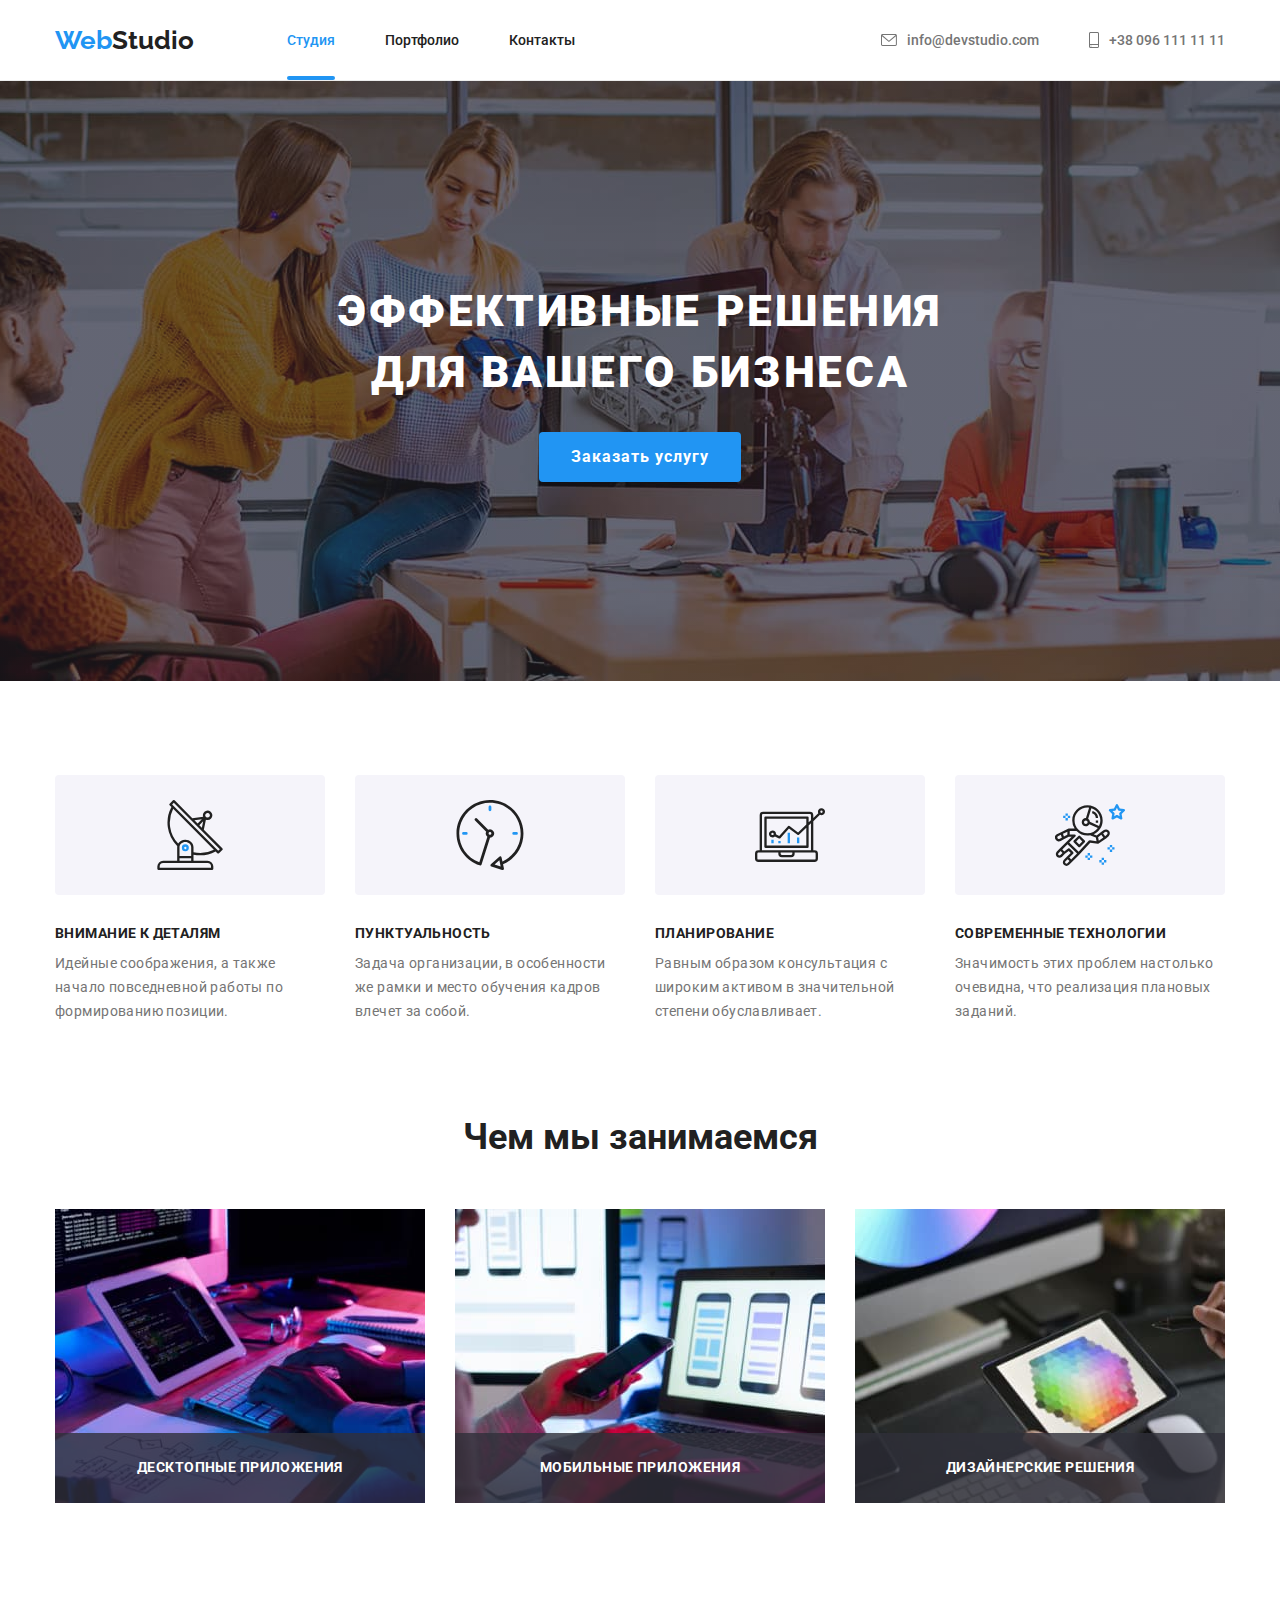
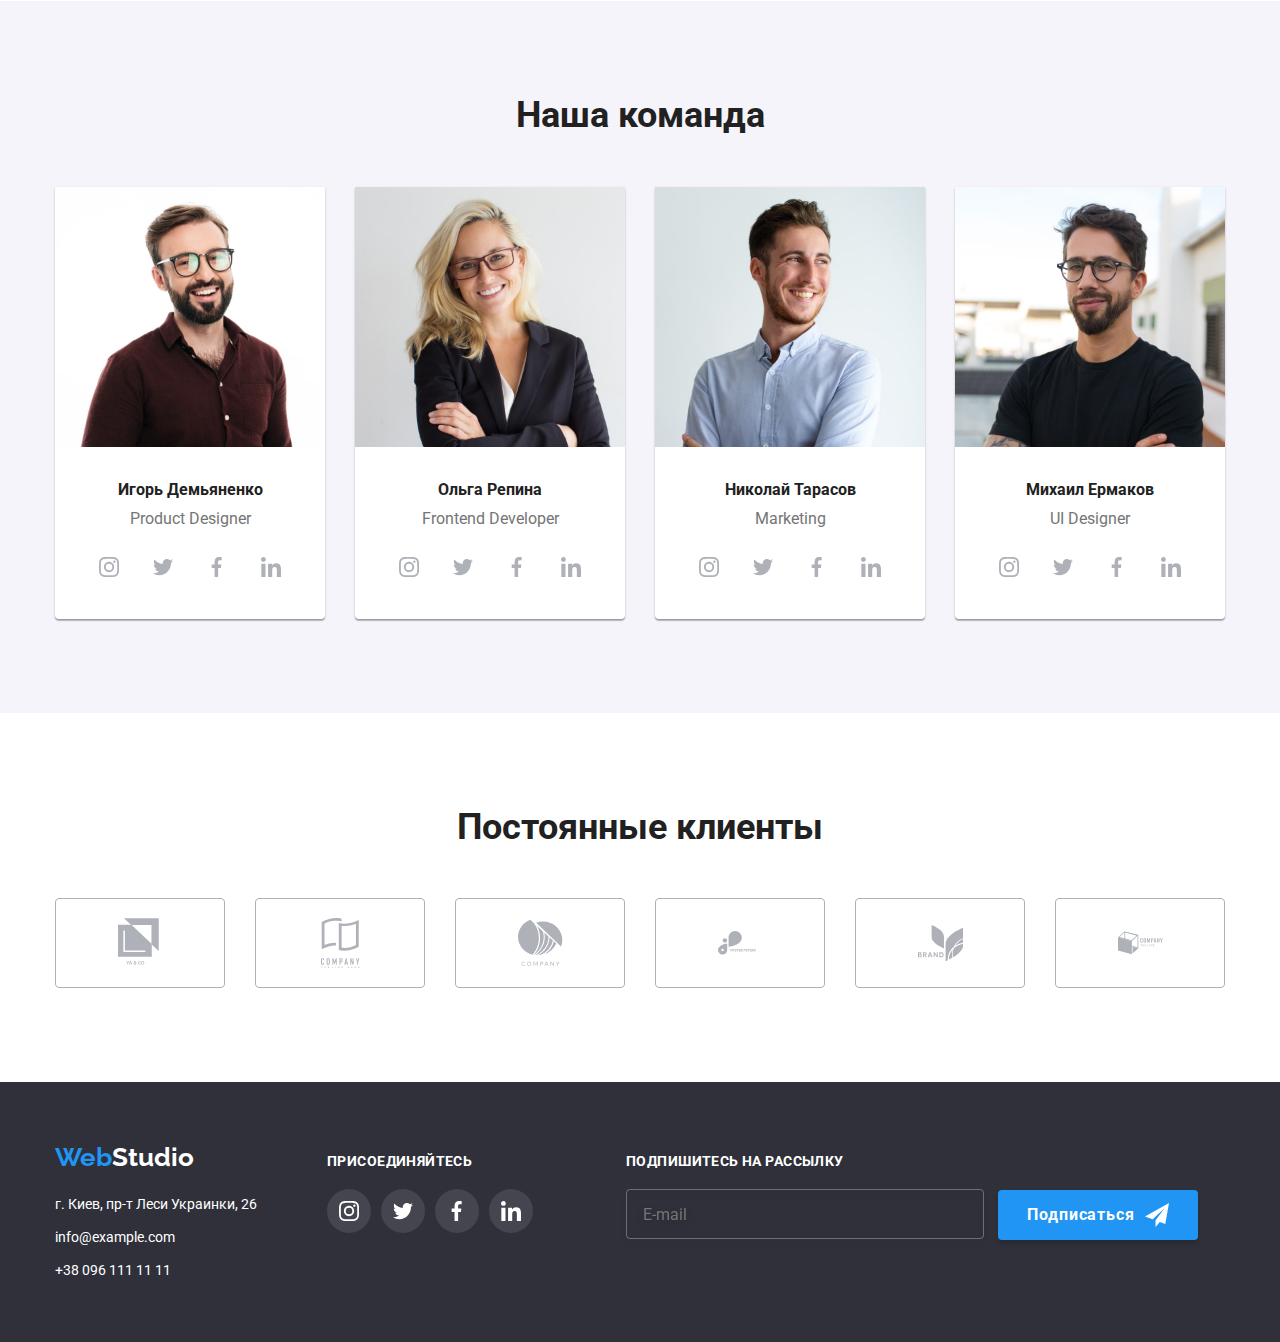
==== commit 53886fb2: "add sass documents" ====
--- a/index.html
+++ b/index.html
@@ -12,95 +12,95 @@
 </head>
 <body>
     <header class="header">
-       <nav class="nav container">
-           <a class="logo"><span>Web</span><span class="black">Studio</span></a>
-
-           <ul class="nav-site">
-            <li class="item"><a class="link current" href="">Студия</a></li>
-            <li class="item"><a class="link " href="./portfolio.html">Портфолио</a></li>
-            <li class="item"><a class="link" href="">Контакты</a></li>
-           </ul>
-
-
-             <ul class="auth-link">
-             <li class="item"><a class="link" href="mailto:info@devstudio.com">
-                 <svg class="icon-nav" width="16px" height="12px">
-                     <use href="image/symbol-icons.svg#icon-envelope"></use>
-                 </svg>
-                     info@devstudio.com</a></li> 
-             <li class="item"><a class="link" href="tel:+380961111111">
-                <svg class="icon-nav" width="10px" height="16px">
-                     <use href="image/symbol-icons.svg#icon-smartphone"></use>
-                 </svg> 
-                +38 096 111 11 11</a></li>
-             </ul>        
+        <div class="container container-header">
+        <a class="logo"><span class="logo-text">Web</span><span class="black logo-text">Studio</span></a>
+        <nav class="navigation">
+           <ul class="navigation-list">
+            <li class="navigation-item"><a class="link current" href="">Студия</a></li>
+            <li class="navigation-item"><a class="link " href="./portfolio.html">Портфолио</a></li>
+            <li class="navigation-item"><a class="link" href="">Контакты</a></li>
+           </ul>       
        </nav>
+       <ul class="auth-list">
+        <li class="auth-item"><a class="link" href="mailto:info@devstudio.com">
+            <svg class="icon-nav" width="16px" height="12px">
+                <use href="image/symbol-icons.svg#icon-envelope"></use>
+            </svg>
+                info@devstudio.com</a></li> 
+        <li class="auth-item"><a class="link" href="tel:+380961111111">
+           <svg class="icon-nav" width="10px" height="16px">
+                <use href="image/symbol-icons.svg#icon-smartphone"></use>
+            </svg> 
+           +38 096 111 11 11</a></li>
+        </ul>   
+    </div>
     </header>
     <main>
         <section class="hero section">
             <div class="container hero-container">
                 <h1 class="hero-title">Эффективные решения <br> для вашего бизнеса</h1>
-                <button type="button" class="button primary" data-modal-open>Заказать услугу</button>
+                <button type="button" class="btn-modal" data-modal-open>Заказать услугу</button>
             </div>
         </section>
         
         <!-- наши преимущества-->
         <section class="section">
             <div class="container">
-                <ul class="our-work-list">
-                    <li class="item">
-                        <div class="our-work-icon">
-                            <svg class="work-icon">
+                <ul class="advantage-list">
+                    <li class="advantage-item">
+                        <div class="advantage-icon">
+                            <svg class="advantage-svg">
                                 <use href="./image/symbol-icons.svg#icon-antenna"></use>
                             </svg>
                         </div>
-                        <h3 class="our-work-subtitle">Внимание к деталям</h3>
-                        <p class="our-work-text">Идейные соображения, а также начало повседневной работы по формированию позиции.</li>
-                    <li class="item">
-                        <div class="our-work-icon">
-                            <svg class="work-icon">
+                        <h3 class="advantage-title">Внимание к деталям</h3>
+                        <p class="advantage-text">Идейные соображения, а также начало повседневной работы по формированию позиции.</li>
+                    <li class="advantage-item">
+                        <div class="advantage-icon">
+                            <svg class="advantage-svg">
                                 <use href="./image/symbol-icons.svg#icon-clock-1"></use>
                             </svg>
                         </div>
-                        <h3 class="our-work-subtitle">Пунктуальность</h3>
-                        <p class="our-work-text">Задача организации, в особенности же рамки и место обучения кадров влечет за собой.</li>
-                    <li class="item">
-                        <div class="our-work-icon">
-                            <svg class="work-icon">
+                        <h3 class="advantage-title">Пунктуальность</h3>
+                        <p class="advantage-text">Задача организации, в особенности же рамки и место обучения кадров влечет за собой.</li>
+                    <li class="advantage-item">
+                        <div class="advantage-icon">
+                            <svg class="advantage-svg">
                                 <use href="./image/symbol-icons.svg#icon-diagram-1"></use>
                             </svg>
                         </div>
-                        <h3 class="our-work-subtitle">Планирование</h3>
-                        <p class="our-work-text">Равным образом консультация с широким активом в значительной степени обуславливает.</li>
-                    <li class="item">
-                        <div class="our-work-icon">
-                            <svg class="work-icon">
+                        <h3 class="advantage-title">Планирование</h3>
+                        <p class="advantage-text">Равным образом консультация с широким активом в значительной степени обуславливает.</li>
+                    <li class="advantage-item">
+                        <div class="advantage-icon">
+                            <svg class="advantage-svg">
                                 <use href="./image/symbol-icons.svg#icon-astronaut"></use>
                             </svg>
                         </div>
-                        <h3 class="our-work-subtitle">Современные технологии</h3>
-                        <p class="our-work-text">Значимость этих проблем настолько очевидна, что реализация плановых заданий.</p></li>
+                        <h3 class="advantage-title">Современные технологии</h3>
+                        <p class="advantage-text">Значимость этих проблем настолько очевидна, что реализация плановых заданий.</p></li>
                 </ul>
             </div>  
         </section>
+
         <!--Наши работы -->
         <section class="section">
             <div class="container work-exemple">
               <h2 class="section-title">Чем мы занимаемся</h2>        
-                <ul class="our-work-exemple">
-                <li class="img"><a href="#"><img src="./image/box1.jpg" alt="верстка">
+                <ul class="work-exemple-list">
+                <li class="work-exemple-item"><a class="work-exemple-link" href="#"><img src="./image/box1.jpg" alt="Десктопные приложения">
                 <div class="work-exemple-text"> 
-                    <p>Десктопные приложения</p>
+                    <p class="text">Десктопные приложения</p>
                 </div>
                 </a></li>
-                <li class="img"><a href="#"><img src="./image/box2.jpg" alt="адаптация">
+                <li class="work-exemple-item"><a class="work-exemple-link" href="#"><img src="./image/box2.jpg" alt="Мобильные приложения">
                 <div class="work-exemple-text"> 
-                    <p>Мобильные приложения</p>
+                    <p class="text">Мобильные приложения</p>
                 </div>
                 </a></li>
-                <li class="img"><a href="#"><img src="./image/box3.jpg" alt="дизайн">
+                <li class="work-exemple-item"><a class="work-exemple-link" href="#"><img src="./image/box3.jpg" alt="Дизайнерские решения">
                 <div class="work-exemple-text"> 
-                    <p>Дизайнерские решения</p>  
+                    <p class="text">Дизайнерские решения</p>  
                 </div>
                 </a></li>
                 </ul>  
@@ -111,16 +111,53 @@
         <section class="section team">
             <div class="container team-container">
                 <h2 class="section-title team-title">Наша команда</h2>
-                <ul class="team-items">
-                    <li class="card">
+                <ul class="team-list">
+                    <li class="team-item">
                         <img src="./image/Демьяненко.jpg" alt="Игорь Демьяненко" width="270">
-                        <div class="card-text">
-                            <p class="name"><b>Игорь Демьяненко</b></p>
-                            <p class="profession">Product Designer</p>
+                        <div class="team-text">
+                            <p class="worker-name"><b>Игорь Демьяненко</b></p>
+                            <p class="worker-profession">Product Designer</p>
                             <ul class="icon-list">
                                 <li class="icon-item">
                                     <a href="#" class="icon-link">
                                         <svg class="icon-social">
+                                            <use href="./image/symbol-icons.svg#icon-instagram"></use>
+                                        </svg>
+                                    </a>
+                                </li>
+                                <li class="icon-item">
+                                    <a href="#" class="icon-link">
+                                        <svg class="icon-social">
+                                            <use href="./image/symbol-icons.svg#icon-twitter"></use>
+                                        </svg>
+                                    </a>
+                                </li>
+                                <li class="icon-item">
+                                    <a href="#" class="icon-link">
+                                        <svg class="icon-social">
+                                            <use href="./image/symbol-icons.svg#icon-facebook"></use>
+                                        </svg>
+                                    </a>
+                                </li>
+                                <li class="icon-item">
+                                    <a href="#" class="icon-link">
+                                        <svg class="icon-social">
+                                            <use href="./image/symbol-icons.svg#icon-linkedin"></use>
+                                        </svg>
+                                    </a>
+                                </li>
+                            </ul>
+                        </div>
+                    </li>
+                    <li class="team-item">
+                        <img src="./image/Репина.jpg" alt="Ольга Репина" width="270">
+                        <div class="team-text">
+                            <p class="worker-name"><b>Ольга Репина</b></p>
+                            <p class="worker-profession">Frontend Developer</p>
+                            <ul class="icon-list">
+                                <li class="icon-item">
+                                    <a href="#" class="icon-link">
+                                        <svg class="icon-social">
                                             <use href="./image/symbol-icons.svg#icon-instagram">
 
                                             </use>
@@ -153,58 +190,14 @@
                                         </svg>
                                     </a>
                                 </li>
-                            </ul>
-                        </div>
-                    </li>
-                    <li class="card">
-                        <img src="./image/Репина.jpg" alt="Ольга Репина" width="270">
-                        <div class="card-text">
-                            <p class="name"><b>Ольга Репина</b></p>
-                            <p class="profession">Frontend Developer</p>
-                            <ul class="icon-list">
-                                <li class="icon-item">
-                                    <a href="#" class="icon-link">
-                                        <svg class="icon-social">
-                                            <use href="./image/symbol-icons.svg#icon-instagram">
-
-                                            </use>
-                                        </svg>
-                                    </a>
-                                </li>
-                                <li class="icon-item">
-                                    <a href="#" class="icon-link">
-                                        <svg class="icon-social">
-                                            <use href="./image/symbol-icons.svg#icon-twitter">
-
-                                            </use>
-                                        </svg>
-                                    </a>
-                                </li>
-                                <li class="icon-item">
-                                    <a href="#" class="icon-link">
-                                        <svg class="icon-social">
-                                            <use href="./image/symbol-icons.svg#icon-facebook">
-
-                                            </use>
-                                        </svg>
-                                    </a>
-                                </li>
-                                <li class="icon-item">
-                                    <a href="#" class="icon-link">
-                                        <svg class="icon-social">
-                                            <use href="./image/symbol-icons.svg#icon-linkedin">
-                                            </use>
-                                        </svg>
-                                    </a>
-                                </li>
                             </ul> 
                         </div>
                     </li>
-                    <li class="card">
+                    <li class="team-item">
                         <img src="./image/Тарасов.jpg" alt="Николай Тарасов" width="270">
-                        <div class="card-text">
-                            <p class="name"><b>Николай Тарасов</b></p>
-                            <p class="profession">Marketing</p>
+                        <div class="team-text">
+                            <p class="worker-name"><b>Николай Тарасов</b></p>
+                            <p class="worker-profession">Marketing</p>
                             <ul class="icon-list">
                                 <li class="icon-item">
                                     <a href="#" class="icon-link">
@@ -245,11 +238,11 @@
                         </div> 
                         
                     </li>
-                    <li class="card">
+                    <li class="team-item">
                         <img src="./image/Ермаков.jpg" alt="Михаил Ермаков" width="270">
-                        <div class="card-text">
-                            <p class="name"><b>Михаил Ермаков</b></p>
-                            <p class="profession">UI Designer</p>
+                        <div class="team-text">
+                            <p class="worker-name"><b>Михаил Ермаков</b></p>
+                            <p class="worker-profession">UI Designer</p>
                             <ul class="icon-list">
                                 <li class="icon-item">
                                     <a href="#" class="icon-link">
@@ -353,10 +346,10 @@
             <div class="footer-contact">
                 <a class="logo"><span>Web</span><span class="white">Studio</span></a>
                 <address>
-                <ul class="contact">
-                    <li><a class="address" href="#">г. Киев, пр-т Леси Украинки, 26</a></li>
-                    <li><a class="contact-link" href="mailto:info@example.com">info@example.com</a></li>
-                    <li><a class="contact-link" href="tel:+380961111111">+38 096 111 11 11</a></li>
+                <ul class="contact-list">
+                    <li class="contact-item"><a class="address" href="#">г. Киев, пр-т Леси Украинки, 26</a></li>
+                    <li class="contact-item"><a class="contact-link" href="mailto:info@example.com">info@example.com</a></li>
+                    <li class="contact-item"><a class="contact-link" href="tel:+380961111111">+38 096 111 11 11</a></li>
                     </ul> 
                 </address>    
             </div>
@@ -398,7 +391,7 @@
                                         </svg>
                                     </a>
                                 </li>
-                            </ul>
+                </ul>
             </div>
             <div class="footer-form">
                 <b class="get-us">Подпишитесь на рассылку</b>
@@ -406,7 +399,7 @@
                     <input type="email" name="mail" id="mail" placeholder="E-mail" class="footer-form-email">
                     <button type="submit" class="btn-form">
                         Подписаться
-                        <svg width="24" height="24">
+                        <svg class="icon-subscription">
                             <use href="./image/symbol-icons.svg#icon-icon-send">
                         </svg>
                     </button>
@@ -455,7 +448,7 @@
                                 <label for="comment">
                                 <span class="input-name">Комментарий</span> 
                                 </label>
-                                <textarea name="comment" id="comment" cols="30" rows="10" placeholder="Введите текст"></textarea> 
+                                <textarea class="comment" name="comment" id="comment" cols="30" rows="10" placeholder="Введите текст"></textarea> 
                             </div>
                             
 
@@ -467,7 +460,7 @@
                                 Соглашаюсь с рассылкой и принимаю <a href="#" class="terms-agreement"> Условия договора</a></label>
                           
                             
-                            <button type="submit" class="btn-form">
+                            <button type="submit" class="btn-send">
                                 Отправить
                             </button>
                               
--- a/css/main.min.css
+++ b/css/main.min.css
@@ -3,5 +3,5 @@
  Consolas,  'Liberation Mono',  Menlo,- monospace;font-size:1em}​ ​ small{font-size:80%}​ ​ sub,sup{font-size:75%;line-height:0;position:relative;vertical-align:baseline}​ sub{bottom:-0.25em}​ sup{top:-0.5em}​ ​ ​ table{text-indent:0;border-color:inherit}​ ​ ​ button,input,optgroup,select,textarea{font-family:inherit;font-size:100%;line-height:1.15;margin:0}​ ​ button,select{text-transform:none}​ ​ button,[type='button'],[type='reset'],[type='submit']{-webkit-appearance:button}​ ​::-moz-focus-inner{border-style:none;padding:0}​ ​:-moz-focusring{outline:1px dotted ButtonText}​ ​:-moz-ui-invalid{box-shadow:none}​ ​ legend{padding:0}​ ​ progress{vertical-align:baseline}​ ​::-webkit-inner-spin-button,::-webkit-outer-spin-button{height:auto}​ ​ [type='search']{-webkit-appearance:textfield;outline-offset:-2px}​ ​::-webkit-search-decoration{-webkit-appearance:none}​ ​::-webkit-file-upload-button{-webkit-appearance:button;font:inherit}​ ​ ​ summary{display:list-item}body{margin:0;background-color:#ffffff;color:var(--primary-text-color);font-family:'Raleway', sans-serif;font-family:'Roboto', sans-serif}ul{margin:0px;padding:0px}ul>li{list-style:none}a{text-decoration:none}h1,h2,h3,p,a{margin:0}span{padding:0}button{margin:0;padding:0;border:none;font:inherit;color:inherit;background-color:transparent;cursor:pointer}.visually-hidden{position:absolute;width:1px;height:1px;margin:-1px;border:0;padding:0;white-space:nowrap;clip-path:inset(100%);clip:rect(0 0 0 0);overflow:hidden}.section{max-width:100%;margin-left:auto;margin-right:auto}.section-title{color:var(--title-color);font-size:36px;font-weight:700;line-height:1.16;text-align:center}.container{margin-left:auto;margin-right:auto;width:1170px;padding-left:15px;padding-right:15px}.header{border-bottom:1px solid #ECECEC}.nav{display:flex;align-items:center}.logo{display:block;padding:0;color:#2195f3;font-family:Raleway;font-style:normal;font-weight:700;font-size:26px}.logo>.black{color:#212121}.nav-site{display:flex;align-items:center;margin-left:93px}.nav-site .item+.item,.auth-link .item+.item{margin-left:50px}.nav-site .link{display:block;padding-top:32px;padding-bottom:32px;color:#212121;font-size:14px;font-weight:500;line-height:1.17;text-decoration:none;transition:color 250ms cubic-bezier(0.4, 0, 0.2, 1)}.nav-site .current{color:#2195f3;position:relative}.current::after{content:'';position:absolute;bottom:0%;left:0;width:100%;height:4px;background-color:#2195f3;border-radius:2px}.nav-site .link:hover,.nav-site .link:focus{color:#2195f3}.auth-link{margin-left:auto;display:flex;align-items:center}.auth-link .item .link{display:flex;align-items:center}.auth-link .link{color:#757575;font-style:normal;font-size:14px;font-weight:500;line-height:1.17;text-decoration:none;transition:color 250ms cubic-bezier(0.4, 0, 0.2, 1)}.icon-nav{display:block;padding:0;margin-right:10px;fill:currentColor}.auth-link .link:hover,.auth-link .link:focus{color:#2195f3}.our-work-list{display:flex;padding-top:94px}.our-work-list .item{display:inline-block;max-width:270px}.our-work-list .item+.item{margin-left:30px}.our-work-icon{display:flex;justify-content:center;align-items:center;width:270px;height:120px;margin-bottom:30px;background-color:#F5F4FA;border-radius:4px}.work-icon{width:70px;height:70px}.our-work-subtitle{color:#212121;font-size:14px;font-weight:700;line-height:16px;letter-spacing:0.03em;text-transform:uppercase}.our-work-text{padding-top:10px;font-size:14px;font-weight:400;line-height:24px;letter-spacing:0.03em}.hero{width:100%;max-height:600px;background-color:#2F303A;background-image:linear-gradient(to top, rgba(47,48,58,0.4), rgba(47,48,58,0.4)),url(../image/background.jpg);background-repeat:no-repeat;background-position:center;background-size:cover}.hero-container{text-align:center;padding-top:200px;padding-bottom:200px}.hero-title{display:block;color:#fff;font-size:44px;font-weight:900;line-height:1.37;text-transform:uppercase;letter-spacing:0.06em}.button.primary{display:inline-block;margin-top:30px;padding:10px 32px;border-radius:4px;box-shadow:0px 4px 4px rgba(0,0,0,0.15);background-color:#2195f3;color:#fff;font-weight:700;font-size:16px;line-height:1.875;letter-spacing:0.06em;text-align:center}.container.work-exemple{padding-top:94px;padding-bottom:94px}.our-work-exemple{display:flex;justify-content:space-between;margin-top:50px}.our-work-exemple>.img:not(:last-child){padding-right:30px}.img{display:block;padding:0;z-index:1}.img>a{position:relative;display:inline-block;width:370px;height:294px}.work-exemple-text{position:absolute;bottom:0;left:0;display:flex;justify-content:center;align-items:center;width:100%;height:70px;background-color:rgba(47,48,58,0.8)}.work-exemple-text>p{font-style:normal;font-weight:700;font-size:14px;line-height:1.14;letter-spacing:0.03em;text-transform:uppercase;color:#FFFFFF}.team{background-color:#F5F4FA}.team-container{padding-top:94px;padding-bottom:94px}.team-title{margin-bottom:50px}.team-items{display:flex}.team-items>.card{width:270px;margin-right:30px;background:#FFFFFF;box-shadow:0px 1px 3px rgba(0,0,0,0.12),0px 1px 1px rgba(0,0,0,0.14),0px 2px 1px rgba(0,0,0,0.2);border-radius:0px 0px 4px 4px}.team-items>.card:last-child{margin-right:0px}.card-text{padding-top:30px;padding-bottom:30px;text-align:center}.team-items .name{margin-bottom:10px;color:#212121;font-size:16px;font-weight:500;line-height:1.18}.team-items .profession{font-size:16px;font-weight:400;line-height:1.18}.icon-list{display:flex;justify-content:center;margin-top:16px}.icon-item{display:flex}.icon-item:not(:last-child){margin-right:10px}.icon-link{display:flex;justify-content:center;align-items:center;width:44px;height:44px;border-radius:50%;color:#AFB1B8;transition:color 250ms cubic-bezier(0.4, 0, 0.2, 1),background-color 250ms cubic-bezier(0.4, 0, 0.2, 1)}.icon-link .icon-social{width:20px;height:20px;fill:currentColor}.icon-link:hover,.icon-link:focus{background-color:#2195f3;color:#fff}.container-client{padding-top:94px;padding-bottom:94px}.client-list{display:flex;margin-top:50px}.client-item{width:170px}.client-item:not(:last-child){margin-right:30px}.client-link{display:flex;justify-content:center;align-items:center;max-width:100%;height:90px;border:1px solid #AFB1B8;box-sizing:border-box;border-radius:4px;color:#AFB1B8;transition:color 250ms cubic-bezier(0.4, 0, 0.2, 1),background-color 250ms cubic-bezier(0.4, 0, 0.2, 1)}.logo-icon{fill:currentColor}.client-link:hover,.client-link:focus{border-color:#2195f3;color:#2195f3}.footer{background-color:#2F303A}.footer-container{display:flex;align-items:baseline;padding-top:60px;padding-bottom:60px}.footer-contact{margin-right:70px}.footer-contact .logo{margin-bottom:20px}.logo>.white{color:#fff}.contact li+li{margin-top:9px}.contact a{font-style:normal;font-size:14px;font-weight:400;line-height:24px;text-decoration:none;color:#fff}.footer-social{margin-right:93px}.get-us{display:block;margin-bottom:20px;font-style:normal;font-weight:bold;font-size:14px;line-height:1.15;letter-spacing:0.03em;text-transform:uppercase;color:#fff}.icon-footer .icon-link{display:flex;justify-content:center;align-items:center;width:44px;height:44px;border-radius:50%;background-color:rgba(255,255,255,0.1);color:#fff}.footer-form-email{width:358px;height:50px;padding:15px 16px;border:1px solid rgba(255,255,255,0.3);box-sizing:border-box;filter:drop-shadow(0px 4px 4px rgba(0,0,0,0.15));border-radius:4px;outline:none;background-color:transparent;color:#fff}.btn-form{display:inline-flex;justify-content:center;align-items:center;width:200px;margin-left:10px;padding-top:10px;padding-bottom:10px;font-weight:700;font-size:16px;line-height:1.875;letter-spacing:0.06em;color:#fff;background-color:#2195f3;box-shadow:0px 4px 4px rgba(0,0,0,0.15);border-radius:4px;transition:background-color 250ms cubic-bezier(0.4, 0, 0.2, 1)}.btn-form>svg{margin-left:10px;fill:currentColor}.btn-form:hover,.btn-form:focus{background-color:#188CE8}.backdrop{position:fixed;top:0;left:0;width:100%;height:100%;background-color:rgba(0,0,0,0.2);z-index:2;opacity:1;transition:opacity 250ms cubic-bezier(0.4, 0, 0.2, 1)}.backdrop.is-hidden{opacity:0;pointer-events:none}.modal{position:absolute;top:50%;left:50%;transform:translate(-50%, -50%) scale(1);box-sizing:border-box;width:528px;height:581px;padding:40px;background-color:#fff;box-shadow:0px 1px 3px rgba(0,0,0,0.12),0px 1px 1px rgba(0,0,0,0.14),0px 2px 1px rgba(0,0,0,0.2);border-radius:4px;transition:transform 250ms cubic-bezier(0.4, 0, 0.2, 1)}.backdrop.is-hidden .modal{transform:translate(-50%, -50%) scale(0.9)}.form-modal>.modal-title{display:inline-block;margin-bottom:12px;font-weight:700;font-size:20px;line-height:1.15;text-align:center;letter-spacing:0.03em;color:#212121}.block-input{position:relative}.input-name{display:block;margin-bottom:4px;text-align:start;font-weight:normal;font-size:12px;line-height:1.16;letter-spacing:0.01em}.form-input{display:inline-block;width:448px;height:40px;margin-bottom:10px;padding:12px 42px;border:1px solid rgba(33,33,33,0.2);box-sizing:border-box;border-radius:4px;outline:none;cursor:pointer;transition:border 250ms cubic-bezier(0.4, 0, 0.2, 1)}.input-icons{position:absolute;bottom:21px;left:12px;transition:fill 250ms cubic-bezier(0.4, 0, 0.2, 1)}.form-input:focus-within{border:1px solid #2196F3;border-radius:4px}.form-input:focus-within+.input-icons{fill:#2195f3}.form-modal textarea{width:448px;height:120px;resize:none;margin-bottom:20px;padding:12px 16px;border:1px solid rgba(33,33,33,0.2);box-sizing:border-box;border-radius:4px;outline:none;cursor:pointer}.form-modal textarea::placeholder{font-weight:400;font-size:12px;line-height:1.16;letter-spacing:0.01em;color:rgba(117,117,117,0.5)}.form-modal textarea:focus-within{border:1px solid #2196F3;border-radius:4px}.agreement{display:flex;justify-content:center;align-items:center;margin-bottom:30px;font-weight:400;font-size:14px;line-height:1.71;letter-spacing:0.03em;color:#757575}.terms-agreement{text-decoration:underline;color:#2195f3}.icon-checkbox{display:inline-block;width:15px;height:15px;margin-right:7px;box-sizing:border-box;border:2px solid #212121;border-radius:2px;transition-duration:250ms;transition-timing-function:cubic-bezier(0.4, 0, 0.2, 1)}.agreement-checkbox:checked+.icon-checkbox{border-color:#2195f3;background-color:#2195f3;background-image:url(../../image/icon-check.svg);background-size:contain;background-position:center;background-origin:border-box}.close{position:absolute;top:8px;right:8px;display:flex;justify-content:center;align-items:center;width:30px;height:30px;border:1px solid rgba(0,0,0,0.1);border-radius:50%;color:#fff}.close:hover,.close:focus{fill:#2196F3}.container-projects{padding-top:94px;padding-bottom:94px}.container-btn{display:flex;justify-content:center;margin-bottom:50px}.container-btn .btn-figure+.btn-figure{margin-left:8px}.btn{border-radius:4px;padding:6px 22px;min-width:73px;background-color:#F5F4FA;color:#212121;font-weight:500;font-size:16px;line-height:1.625;text-align:center;transition:color 250ms cubic-bezier(0.4, 0, 0.2, 1),background-color 250ms cubic-bezier(0.4, 0, 0.2, 1),box-shadow 250ms cubic-bezier(0.4, 0, 0.2, 1)}.btn:focus,.btn:hover{background-color:#2195f3;color:#fff;box-shadow:0px 3px 1px rgba(0,0,0,0.1),0px 1px 2px rgba(0,0,0,0.08),0px 2px 2px rgba(0,0,0,0.12)}.projects-list{display:flex;flex-wrap:wrap;margin:-15px}.projects-list>.item{width:370px;margin:15px}.projects-list .item:nth-child(3n){margin-right:0px}.projects-list .item:nth-last-child(-n+3){margin-bottom:0px}.projects-list a{display:block;position:relative;transition:box-shadow 250ms cubic-bezier(0.4, 0, 0.2, 1)}.img-content{display:block}.thumb{position:relative;width:370px;height:294px;overflow:hidden}.overlay{position:absolute;top:0;left:0;width:100%;height:100%;background-color:rgba(33,150,243,0.9);transform:translateY(100%);transition:transform 250ms cubic-bezier(0.4, 0, 0.2, 1)}.overlay .description-work{padding:63px 24px;font-weight:400;font-size:18px;line-height:1.55;letter-spacing:0.03em;color:#fff}.projects-list a:hover,.projects-list a:focus,.projects-list a:hover .overlay,.projects-list a:focus .overlay{box-shadow:0px 1px 1px rgba(0,0,0,0.12),0px 4px 4px rgba(0,0,0,0.06),1px 4px 6px rgba(0,0,0,0.16);transform:translateY(0)}.list-content{padding-top:20px;padding-bottom:20px;padding-left:24px;padding-right:24px;border-right-width:1px;border-right-style:solid;border-right-color:#eeeeee;border-bottom-width:1px;border-bottom-style:solid;border-bottom-color:#eeeeee;border-left-width:1px;border-left-style:solid;border-left-color:#eeeeee}.our-projects-title{color:#212121;font-size:18px;font-weight:700;line-height:2}.our-projects-cat{margin-top:4px;color:#757575;font-size:16px;font-weight:400;line-height:1.87}.icon-list{display:flex;justify-content:center;margin-top:16px}.icon-item{display:flex}.icon-item:not(:last-child){margin-right:10px}.icon-link{display:flex;justify-content:center;align-items:center;width:44px;height:44px;border-radius:50%;color:#AFB1B8;transition:color 250ms cubic-bezier(0.4, 0, 0.2, 1),background-color 250ms cubic-bezier(0.4, 0, 0.2, 1)}.icon-link .icon-social{width:20px;height:20px;fill:currentColor}.icon-link:hover,.icon-link:focus{background-color:#2195f3;color:#fff}
+ monospace;font-size:1em}​ ​ small{font-size:80%}​ ​ sub,sup{font-size:75%;line-height:0;position:relative;vertical-align:baseline}​ sub{bottom:-0.25em}​ sup{top:-0.5em}​ ​ ​ table{text-indent:0;border-color:inherit}​ ​ ​ button,input,optgroup,select,textarea{font-family:inherit;font-size:100%;line-height:1.15;margin:0}​ ​ button,select{text-transform:none}​ ​ button,[type='button'],[type='reset'],[type='submit']{-webkit-appearance:button}​ ​::-moz-focus-inner{border-style:none;padding:0}​ ​:-moz-focusring{outline:1px dotted ButtonText}​ ​:-moz-ui-invalid{box-shadow:none}​ ​ legend{padding:0}​ ​ progress{vertical-align:baseline}​ ​::-webkit-inner-spin-button,::-webkit-outer-spin-button{height:auto}​ ​ [type='search']{-webkit-appearance:textfield;outline-offset:-2px}​ ​::-webkit-search-decoration{-webkit-appearance:none}​ ​::-webkit-file-upload-button{-webkit-appearance:button;font:inherit}​ ​ ​ summary{display:list-item}body{margin:0;background-color:#ffffff;color:#757575;font-family:'Raleway', sans-serif;font-family:'Roboto', sans-serif}ul{margin:0px;padding:0px}ul>li{list-style:none}a{text-decoration:none}h1,h2,h3,p,a{margin:0}span{padding:0}button{margin:0;padding:0;border:none;font:inherit;color:inherit;background-color:transparent;cursor:pointer}.visually-hidden{position:absolute;width:1px;height:1px;margin:-1px;border:0;padding:0;white-space:nowrap;clip-path:inset(100%);clip:rect(0 0 0 0);overflow:hidden}.section{max-width:100%;margin-left:auto;margin-right:auto}.section-title{color:#212121;font-size:36px;font-weight:700;line-height:1.16;text-align:center}.container{margin-left:auto;margin-right:auto;width:1170px;padding-left:15px;padding-right:15px}.work-exemple,.team-container,.container-client,.container-projects{padding-top:94px;padding-bottom:94px}.header{border-bottom:1px solid #ECECEC}.container-header{display:flex;align-items:center}.logo{display:inline-flex;padding:0;color:#2195f3;font-family:Raleway;font-style:normal;font-weight:700;font-size:26px}.logo>.black{color:#212121}.navigation{display:flex;align-items:center}.navigation-list{display:flex;align-items:center;margin-left:93px}.navigation-item+.navigation-item,.auth-item+.auth-item{margin-left:50px}.navigation-list .link{display:block;padding-top:32px;padding-bottom:32px;color:#212121;font-size:14px;font-weight:500;line-height:1.17;text-decoration:none;transition:color 250ms cubic-bezier(0.4, 0, 0.2, 1)}.navigation-list .link:hover,.navigation-list .link:focus{color:#2195f3}.navigation-list .current{color:#2195f3;position:relative}.navigation-list .current::after{content:'';position:absolute;bottom:0%;left:0;width:100%;height:4px;background-color:#2195f3;border-radius:2px}.auth-list{margin-left:auto;display:flex;align-items:center}.auth-item .link{display:flex;align-items:center;color:#757575;font-style:normal;font-size:14px;font-weight:500;line-height:1.17;text-decoration:none;transition:color 250ms cubic-bezier(0.4, 0, 0.2, 1)}.auth-item .link:hover,.auth-item .link:focus{color:#2195f3}.icon-nav{display:block;padding:0;margin-right:10px;fill:currentColor}.hero{width:100%;max-height:600px;background-color:#2F303A;background-image:linear-gradient(to top, rgba(47,48,58,0.4), rgba(47,48,58,0.4)),url(../image/background.jpg);background-repeat:no-repeat;background-position:center;background-size:cover}.hero-container{padding-top:200px;padding-bottom:200px}.hero-title{display:block;text-align:center;color:#fff;font-size:44px;font-weight:900;line-height:1.37;text-transform:uppercase;letter-spacing:0.06em}.btn-modal{display:block;margin-top:30px;margin-left:auto;margin-right:auto;padding:10px 32px;border-radius:4px;box-shadow:0px 4px 4px rgba(0,0,0,0.15);background-color:#2195f3;color:#fff;font-weight:700;font-size:16px;line-height:1.875;letter-spacing:0.06em}.advantage-list{display:flex;padding-top:94px}.advantage-item{display:inline-block;max-width:270px}.advantage-item+.advantage-item{margin-left:30px}.advantage-icon{display:flex;justify-content:center;align-items:center;width:270px;height:120px;margin-bottom:30px;background-color:#F5F4FA;border-radius:4px}.advantage-svg{width:70px;height:70px}.advantage-title{color:#212121;font-size:14px;font-weight:700;line-height:16px;letter-spacing:0.03em;text-transform:uppercase}.advantage-text{padding-top:10px;font-size:14px;font-weight:400;line-height:24px;letter-spacing:0.03em}.work-exemple-list{display:flex;justify-content:space-between;margin-top:50px}.work-exemple-item:not(:last-child){padding-right:30px}.work-exemple-item{display:block;padding:0;z-index:1}.work-exemple-link{position:relative;display:inline-block;width:370px;height:294px}.work-exemple-text{position:absolute;bottom:0;left:0;display:flex;justify-content:center;align-items:center;width:100%;height:70px;background-color:rgba(47,48,58,0.8)}.work-exemple-text>.text{font-style:normal;font-weight:700;font-size:14px;line-height:1.14;letter-spacing:0.03em;text-transform:uppercase;color:#fff}.team{background-color:#F5F4FA}.team-title{margin-bottom:50px}.team-list{display:flex}.team-item{width:270px;background:#FFFFFF;box-shadow:0px 1px 3px rgba(0,0,0,0.12),0px 1px 1px rgba(0,0,0,0.14),0px 2px 1px rgba(0,0,0,0.2);border-radius:0px 0px 4px 4px}.team-item:not(:last-child){margin-right:30px}.team-text{padding-top:30px;padding-bottom:30px;text-align:center}.worker-name{margin-bottom:10px;color:#212121;font-size:16px;font-weight:500;line-height:1.18}.worker-profession{font-size:16px;font-weight:400;line-height:1.18}.icon-list{display:flex;justify-content:center;margin-top:16px}.icon-item{display:flex}.icon-item:not(:last-child){margin-right:10px}.icon-link{display:flex;justify-content:center;align-items:center;width:44px;height:44px;border-radius:50%;color:#AFB1B8;transition:color 250ms cubic-bezier(0.4, 0, 0.2, 1),background-color 250ms cubic-bezier(0.4, 0, 0.2, 1)}.icon-link .icon-social{width:20px;height:20px;fill:currentColor}.icon-link:hover,.icon-link:focus{background-color:#2195f3;color:#fff}.client-list{display:flex;margin-top:50px}.client-item{width:170px}.client-item:not(:last-child){margin-right:30px}.client-link{display:flex;justify-content:center;align-items:center;max-width:100%;height:90px;border:1px solid #AFB1B8;box-sizing:border-box;border-radius:4px;color:#AFB1B8;transition:color 250ms cubic-bezier(0.4, 0, 0.2, 1),background-color 250ms cubic-bezier(0.4, 0, 0.2, 1)}.client-link:hover,.client-link:focus{border-color:#2195f3;color:#2195f3}.client-link .logo-icon{fill:currentColor}.footer{background-color:#2F303A}.footer-container{display:flex;align-items:baseline;padding-top:60px;padding-bottom:60px}.footer-contact{margin-right:70px}.footer-contact .logo{margin-bottom:20px}.logo>.white{color:#fff}.contact-item+.contact-item{margin-top:9px}.contact-item a{font-style:normal;font-size:14px;font-weight:400;line-height:24px;text-decoration:none;color:#fff}.footer-social{margin-right:93px}.get-us{display:block;margin-bottom:20px;font-style:normal;font-weight:700;font-size:14px;line-height:1.15;letter-spacing:0.03em;text-transform:uppercase;color:#fff}.icon-footer .icon-link{display:flex;justify-content:center;align-items:center;width:44px;height:44px;border-radius:50%;background-color:rgba(255,255,255,0.1);color:#fff;transition:color 250ms cubic-bezier(0.4, 0, 0.2, 1),background-color 250ms cubic-bezier(0.4, 0, 0.2, 1)}.icon-footer .icon-link:hover,.icon-footer .icon-link:focus{background-color:#2195f3;color:#fff}.footer-form-email{width:358px;height:50px;padding:15px 16px;border:1px solid rgba(255,255,255,0.3);box-sizing:border-box;filter:drop-shadow(0px 4px 4px rgba(0,0,0,0.15));border-radius:4px;outline:none;background-color:transparent;color:#fff}.btn-form{display:inline-flex;justify-content:center;align-items:center;width:200px;margin-left:10px;padding-top:10px;padding-bottom:10px;font-weight:700;font-size:16px;line-height:1.875;letter-spacing:0.06em;color:#fff;background-color:#2195f3;box-shadow:0px 4px 4px rgba(0,0,0,0.15);border-radius:4px;transition:background-color 250ms cubic-bezier(0.4, 0, 0.2, 1)}.btn-form .icon-subscription{width:24px;height:24px;margin-left:10px;fill:currentColor}.btn-form:hover,.btn-form:focus{background-color:#188CE8}.backdrop{position:fixed;top:0;left:0;width:100%;height:100%;background-color:rgba(0,0,0,0.2);z-index:2;opacity:1;transition:opacity 250ms cubic-bezier(0.4, 0, 0.2, 1)}.backdrop.is-hidden{opacity:0;pointer-events:none}.modal{position:absolute;top:50%;left:50%;transform:translate(-50%, -50%) scale(1);box-sizing:border-box;width:528px;height:581px;padding:40px;background-color:#fff;box-shadow:0px 1px 3px rgba(0,0,0,0.12),0px 1px 1px rgba(0,0,0,0.14),0px 2px 1px rgba(0,0,0,0.2);border-radius:4px;transition:transform 250ms cubic-bezier(0.4, 0, 0.2, 1)}.backdrop.is-hidden .modal{transform:translate(-50%, -50%) scale(0.9)}.form-modal>.modal-title{display:inline-block;margin-bottom:12px;font-weight:700;font-size:20px;line-height:1.15;text-align:center;letter-spacing:0.03em;color:#212121}.block-input{position:relative}.input-name{display:block;margin-bottom:4px;text-align:start;font-weight:normal;font-size:12px;line-height:1.16;letter-spacing:0.01em}.form-input{display:inline-block;width:448px;height:40px;margin-bottom:10px;padding:12px 42px;border:1px solid rgba(33,33,33,0.2);box-sizing:border-box;border-radius:4px;outline:none;cursor:pointer;transition:border 250ms cubic-bezier(0.4, 0, 0.2, 1)}.form-input:focus-within{border:1px solid #2196F3;border-radius:4px}.input-icons{position:absolute;bottom:21px;left:12px;transition:fill 250ms cubic-bezier(0.4, 0, 0.2, 1)}.form-input:focus-within+.input-icons{fill:#2195f3}.comment{width:448px;height:120px;resize:none;margin-bottom:20px;padding:12px 16px;border:1px solid rgba(33,33,33,0.2);box-sizing:border-box;border-radius:4px;outline:none;cursor:pointer}.comment::placeholder{font-weight:400;font-size:12px;line-height:1.16;letter-spacing:0.01em;color:rgba(117,117,117,0.5)}.comment:focus-within{border:1px solid #2196F3;border-radius:4px}.agreement{display:flex;justify-content:center;align-items:center;margin-bottom:30px;font-weight:400;font-size:14px;line-height:1.71;letter-spacing:0.03em;color:#757575}.terms-agreement{text-decoration:underline;color:#2195f3}.icon-checkbox{display:inline-block;width:15px;height:15px;margin-right:7px;box-sizing:border-box;border:2px solid #212121;border-radius:2px;transition-duration:250ms;transition-timing-function:cubic-bezier(0.4, 0, 0.2, 1)}.agreement-checkbox:checked+.icon-checkbox{border-color:#2195f3;background-color:#2195f3;background-image:url(./../image/icon-check.svg);background-size:contain;background-position:center;background-origin:border-box}.btn-send{display:flex;justify-content:center;width:200px;margin-left:auto;margin-right:auto;padding-top:10px;padding-bottom:10px;font-weight:700;font-size:16px;line-height:1.875;letter-spacing:0.06em;color:#fff;background-color:#2195f3;box-shadow:0px 4px 4px rgba(0,0,0,0.15);border-radius:4px;transition:background-color 250ms cubic-bezier(0.4, 0, 0.2, 1)}.btn-send:hover,.btn-send:focus{background-color:#188CE8}.close{position:absolute;top:8px;right:8px;display:flex;justify-content:center;align-items:center;width:30px;height:30px;border:1px solid rgba(0,0,0,0.1);border-radius:50%;color:#fff}.close:hover,.close:focus{fill:#2196F3}.btn-list{display:flex;justify-content:center;margin-bottom:50px}.btn-item+.btn-item{margin-left:8px}.btn{min-width:73px;text-align:center;padding:6px 22px;font-weight:500;font-size:16px;line-height:1.625;border-radius:4px;background-color:#F5F4FA;color:#212121;transition:color 250ms cubic-bezier(0.4, 0, 0.2, 1),background-color 250ms cubic-bezier(0.4, 0, 0.2, 1),box-shadow 250ms cubic-bezier(0.4, 0, 0.2, 1)}.btn:focus,.btn:hover{background-color:#2195f3;color:#fff;box-shadow:0px 3px 1px rgba(0,0,0,0.1),0px 1px 2px rgba(0,0,0,0.08),0px 2px 2px rgba(0,0,0,0.12)}.projects-list{display:flex;flex-wrap:wrap;margin:-15px}.projects-item{width:370px;margin:15px}.projects-item:nth-child(3n){margin-right:0px}.projects-item:nth-last-child(-n+3){margin-bottom:0px}.projects-list .projects-link{display:block;position:relative;transition:box-shadow 250ms cubic-bezier(0.4, 0, 0.2, 1)}.img-content{display:block}.thumb{position:relative;width:370px;height:294px;overflow:hidden}.overlay{position:absolute;top:0;left:0;width:100%;height:100%;background-color:rgba(33,150,243,0.9);transform:translateY(100%);transition:transform 250ms cubic-bezier(0.4, 0, 0.2, 1)}.overlay>.description-work{padding:63px 24px;font-weight:400;font-size:18px;line-height:1.55;letter-spacing:0.03em;color:#fff}.projects-link:hover,.projects-link:focus,.projects-link:hover .overlay,.projects-link:focus .overlay{box-shadow:0px 1px 1px rgba(0,0,0,0.12),0px 4px 4px rgba(0,0,0,0.06),1px 4px 6px rgba(0,0,0,0.16);transform:translateY(0)}.list-content{padding-top:20px;padding-bottom:20px;padding-left:24px;padding-right:24px;border-right-width:1px;border-right-style:solid;border-right-color:#eeeeee;border-bottom-width:1px;border-bottom-style:solid;border-bottom-color:#eeeeee;border-left-width:1px;border-left-style:solid;border-left-color:#eeeeee}.list-content .our-projects-title{color:#212121;font-size:18px;font-weight:700;line-height:2}.list-content .our-projects-cat{margin-top:4px;color:#757575;font-size:16px;font-weight:400;line-height:1.87}
 /*# sourceMappingURL=main.min.css.map */